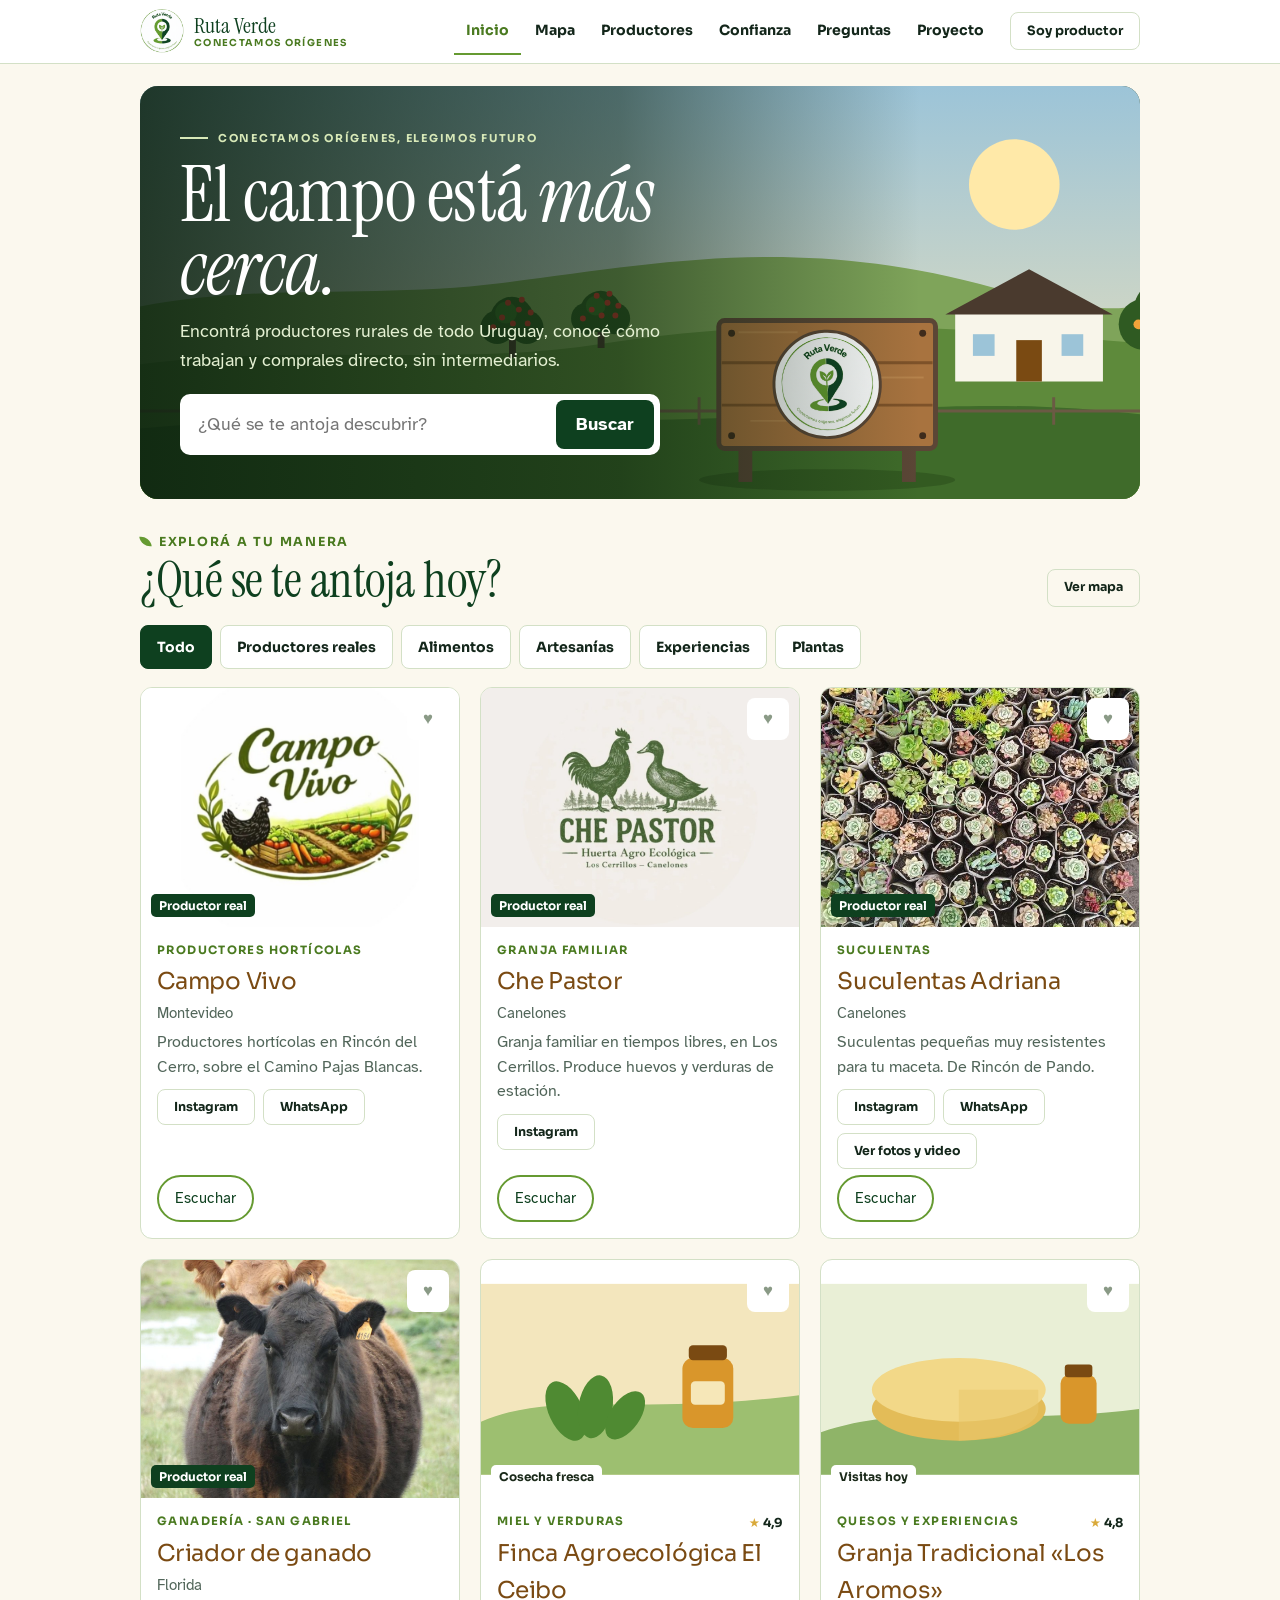
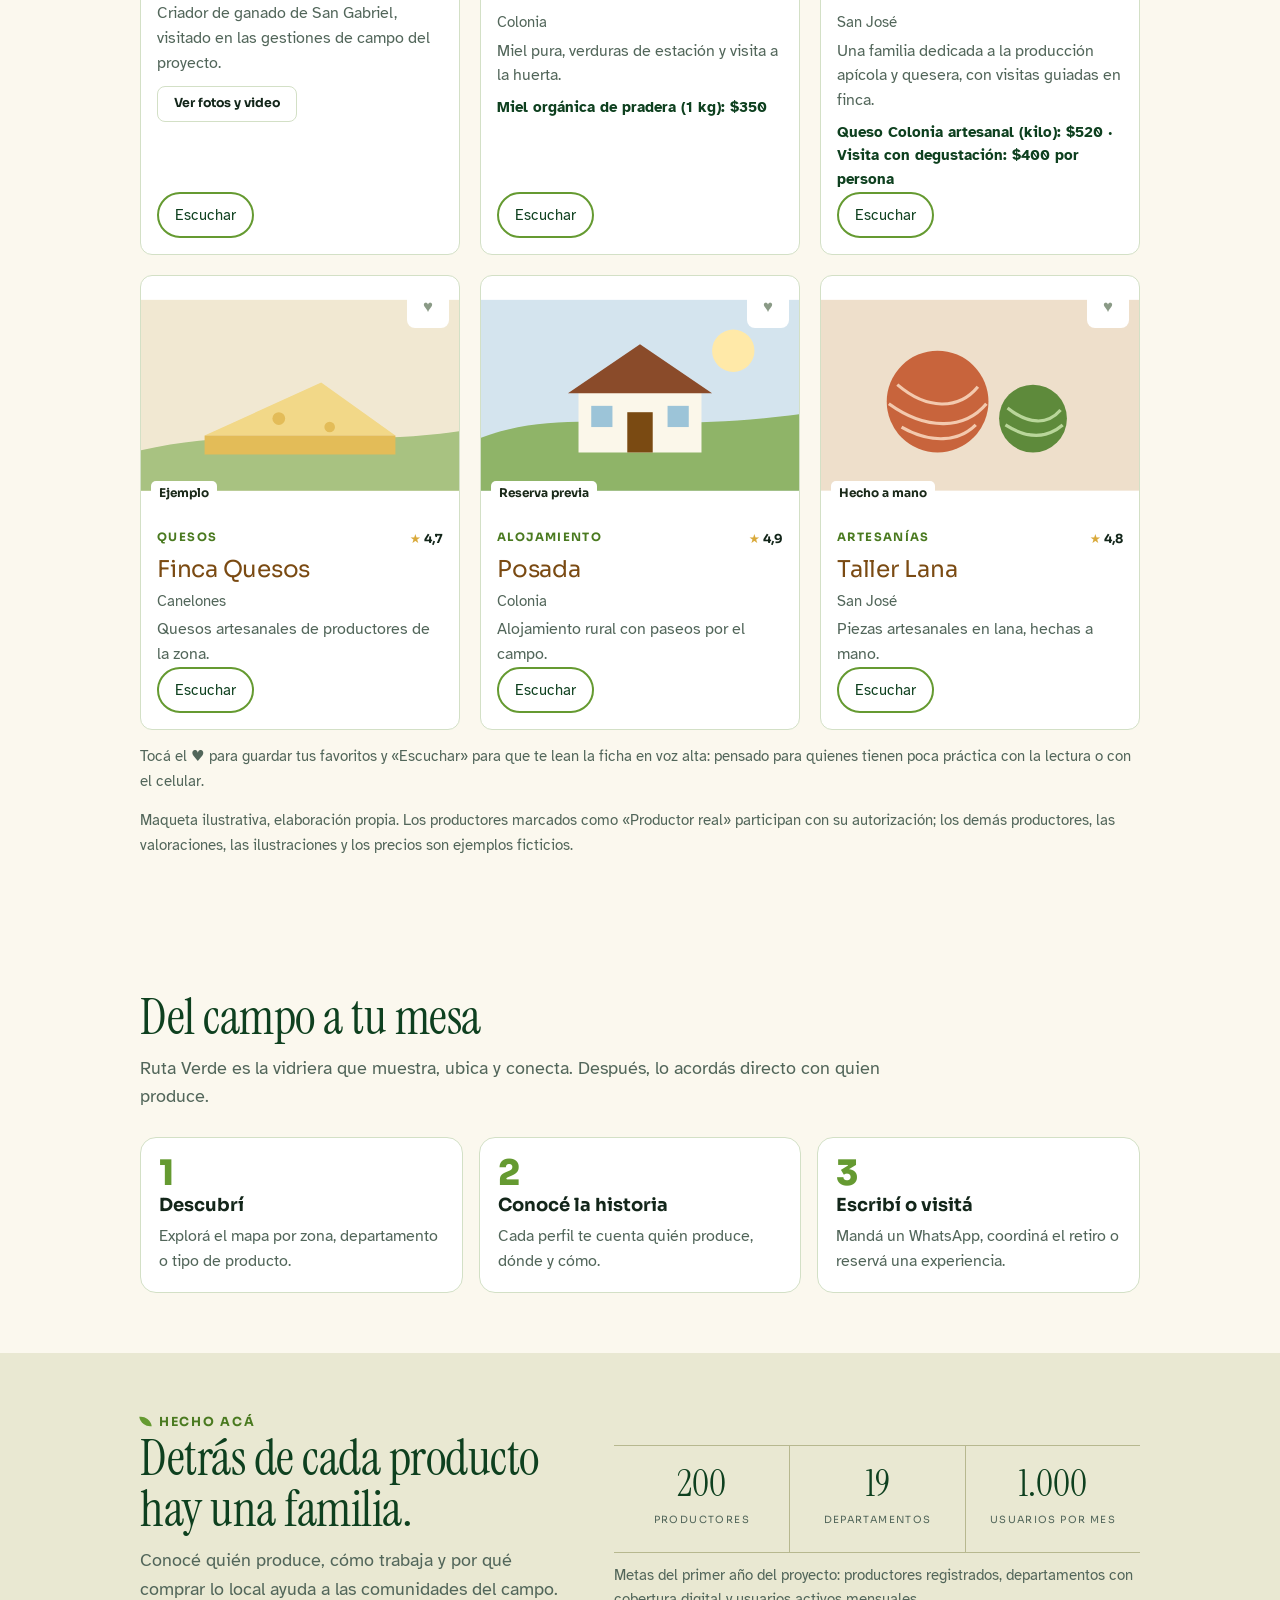
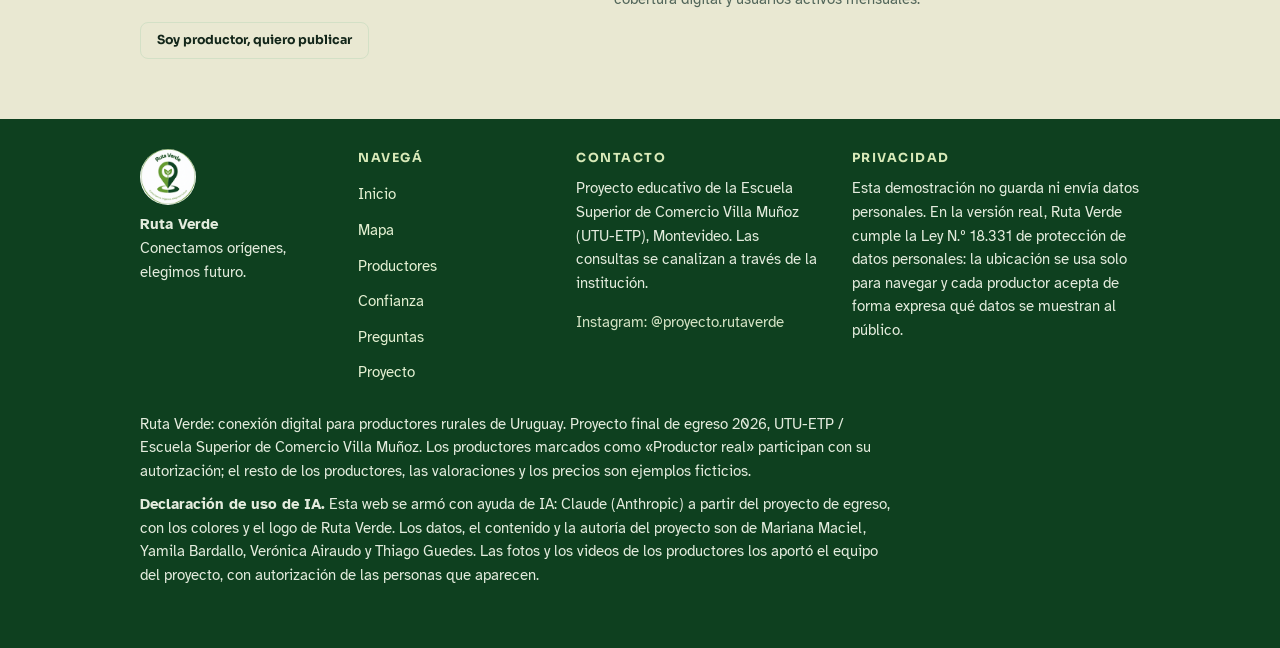
==== index.html @ 7ce37753 "Add files via upload" ====
<!doctype html>
<html lang="es">
<head>
<meta charset="utf-8">
<meta name="viewport" content="width=device-width, initial-scale=1, viewport-fit=cover">
<meta name="description" content="Ruta Verde: app y sitio web para encontrar productores rurales de Uruguay, conocer su origen y contactarlos directo. Proyecto final de egreso 2026.">
<meta name="theme-color" content="#0E401F">
<meta property="og:title" content="Ruta Verde · Conectamos orígenes, elegimos futuro">
<meta property="og:description" content="Ruta Verde: app y sitio web para encontrar productores rurales de Uruguay, conocer su origen y contactarlos directo. Proyecto final de egreso 2026.">
<meta property="og:type" content="website">
<link rel="icon" href="data:image/svg+xml,%3Csvg xmlns='http://www.w3.org/2000/svg' viewBox='0 0 100 100'%3E%3Ctext y='.9em' font-size='90'%3E%F0%9F%8C%B1%3C/text%3E%3C/svg%3E">
<title>Ruta Verde · Conectamos orígenes, elegimos futuro</title>
<link rel="preconnect" href="https://fonts.googleapis.com">
<link href="https://fonts.googleapis.com/css2?family=Instrument+Serif:ital@0;1&family=Sora:wght@500;700;800&family=Atkinson+Hyperlegible:wght@400;700&display=swap" rel="stylesheet">
<link rel="stylesheet" href="assets/style.css">
<link rel="canonical" href="https://rutaverde.uy/">
<meta property="og:site_name" content="Ruta Verde">
<meta property="og:locale" content="es_UY">
<meta property="og:url" content="https://rutaverde.uy/">
<meta property="og:image" content="https://rutaverde.uy/assets/og.jpg">
<meta property="og:image:width" content="1200">
<meta property="og:image:height" content="630">
<meta property="og:image:alt" content="Ruta Verde: el campo está más cerca">
<meta name="twitter:card" content="summary_large_image">
<link rel="apple-touch-icon" href="assets/apple-touch-icon.png">
</head>
<body>
<script>document.documentElement.className="js"</script>
<a class="skip" href="#contenido">Saltar al contenido</a>
<header class="sitehd"><div class="wrap in">
  <a class="brand" href="./"><span class="lg" role="img" aria-label="Logo de Ruta Verde"></span><span class="bt"><b>Ruta Verde</b><small>Conectamos orígenes</small></span></a>
  <nav class="mn" id="menu" aria-label="Principal"><a href="./" class="on" aria-current="page">Inicio</a><a href="mapa/">Mapa <span id="gcount"></span></a><a href="productores/">Productores</a><a href="confianza/">Confianza</a><a href="preguntas/">Preguntas</a><a href="proyecto/">Proyecto</a><a class="cta-m" href="productores/#registro">Soy productor</a></nav>
  <a class="btn out" href="productores/#registro">Soy productor</a>
  <button class="burger" type="button" aria-expanded="false" aria-controls="menu"><svg width="18" height="18" viewBox="0 0 24 24" fill="none" stroke="currentColor" stroke-width="2.4" stroke-linecap="round" aria-hidden="true"><path d="M4 7h16M4 12h16M4 17h16"/></svg>Menú</button>
</div></header>
<section class="hero2" id="inicio"><div class="box">
  <svg class="bgart" viewBox="0 0 1200 420" preserveAspectRatio="xMidYMid slice" aria-hidden="true"><defs><linearGradient id="sk" x1="0" y1="0" x2="0" y2="1"><stop offset="0" stop-color="#9CC4D8"/><stop offset="1" stop-color="#F3E3B8"/></linearGradient><clipPath id="lc"><circle cx="790" cy="303" r="48"/></clipPath></defs><rect width="1200" height="420" fill="url(#sk)"/><circle class="sun" cx="980" cy="100" r="46" fill="#FFE9A8"/><path d="M0 250 C160 190 300 220 460 200 S760 150 960 205 1120 190 1200 175 V420 H0Z" fill="#7FA45A"/><path d="M0 300 C200 250 380 290 560 262 S900 240 1200 270 V420 H0Z" fill="#5E8A3B"/><rect x="467" y="242" width="7" height="34" fill="#4A3A2E"/><g fill="#2F5A22"><circle cx="470" cy="236" r="22"/><circle cx="455" cy="245" r="17"/><circle cx="485" cy="245" r="17"/></g><g fill="#3E7A2C" opacity=".7"><circle cx="464" cy="230" r="11"/></g><g fill="#C8372D"><circle cx="460" cy="235" r="3"/><circle cx="477" cy="227" r="3"/><circle cx="486" cy="241" r="3"/><circle cx="451" cy="245" r="3"/><circle cx="471" cy="241" r="3"/><circle cx="480" cy="217" r="3"/><circle cx="466" cy="220" r="3"/><circle cx="489" cy="230" r="3"/></g><rect x="557" y="234" width="7" height="32" fill="#4A3A2E"/><g fill="#2F5A22"><circle cx="560" cy="229" r="21"/><circle cx="546" cy="236" r="16"/><circle cx="574" cy="236" r="16"/></g><g fill="#3E7A2C" opacity=".7"><circle cx="555" cy="223" r="10"/></g><g fill="#C8372D"><circle cx="551" cy="227" r="3"/><circle cx="567" cy="220" r="3"/><circle cx="575" cy="233" r="3"/><circle cx="542" cy="236" r="3"/><circle cx="561" cy="233" r="3"/><circle cx="569" cy="211" r="3"/><circle cx="556" cy="213" r="3"/><circle cx="578" cy="223" r="3"/></g><path d="M0 360 C240 320 480 350 720 335 S1020 320 1200 345 V420 H0Z" fill="#3F6B2A"/><g transform="translate(920 190)"><rect x="0" y="40" width="150" height="70" fill="#F8F5EA"/><path d="M-10 42 L75 -4 L160 42Z" fill="#4A3A2E"/><rect x="62" y="68" width="26" height="42" fill="#7A4A12"/><rect x="18" y="62" width="22" height="22" fill="#9CC4D8"/><rect x="108" y="62" width="22" height="22" fill="#9CC4D8"/></g><rect x="1130" y="238" width="11" height="52" fill="#4A3A2E"/><g fill="#2F5A22"><circle cx="1135" cy="229" r="34"/><circle cx="1112" cy="242" r="26"/><circle cx="1158" cy="242" r="26"/></g><g fill="#3E7A2C" opacity=".7"><circle cx="1126" cy="220" r="17"/></g><g fill="#F2A33A"><circle cx="1119" cy="227" r="5"/><circle cx="1146" cy="215" r="5"/><circle cx="1160" cy="236" r="5"/><circle cx="1106" cy="242" r="5"/><circle cx="1137" cy="236" r="5"/><circle cx="1151" cy="199" r="5"/><circle cx="1129" cy="204" r="5"/><circle cx="1164" cy="220" r="5"/></g><g stroke="#6B5A44" stroke-width="3"><path d="M0 330 H1200"/><path d="M60 316 V344 M180 316 V344 M300 316 V344 M420 316 V344 M540 316 V344 M660 316 V344 M780 316 V344 M900 316 V344 M1020 316 V344 M1140 316 V344"/></g><g class="signlogo"><ellipse cx="790" cy="400" rx="130" ry="11" fill="#1E3A12" opacity=".35"/><rect x="700" y="340" width="14" height="62" fill="#5B4636"/><rect x="866" y="340" width="14" height="62" fill="#5B4636"/><rect x="680" y="238" width="220" height="130" rx="6" fill="#A8733F" stroke="#5B4636" stroke-width="5"/><path d="M683 281 H897 M683 324 H897" stroke="#7E5229" stroke-width="3"/><path d="M700 250 L760 250 M820 296 L888 296 M712 340 L770 340" stroke="#BC8A52" stroke-width="2" opacity=".7"/><g fill="#3E2B1C"><circle cx="693" cy="251" r="3.5"/><circle cx="887" cy="251" r="3.5"/><circle cx="693" cy="355" r="3.5"/><circle cx="887" cy="355" r="3.5"/></g><g transform="rotate(-3 790 303)"><circle cx="790" cy="303" r="54" fill="#fff" stroke="#5B4636" stroke-width="3"/><image href="assets/logo.png" x="742" y="255" width="96" height="96" preserveAspectRatio="xMidYMid slice" clip-path="url(#lc)"/></g></g></svg>
  <div class="shade"></div>
  <div class="in">
    <div class="tg">Conectamos orígenes, elegimos futuro</div>
    <h1>El campo está <em>más cerca.</em></h1>
    <p>Encontrá productores rurales de todo Uruguay, conocé cómo trabajan y comprales directo, sin intermediarios.</p>
    <div class="search"><input type="search" id="q" placeholder="¿Qué se te antoja descubrir?" aria-label="Buscar productor, producto o lugar"><a class="btn" href="#explorar">Buscar</a></div>
  </div>
</div></section>
<main id="contenido">
<section id="explorar"><div class="wrap">
  <div class="sec-h"><div><div class="eb">Explorá a tu manera</div><h2>¿Qué se te antoja hoy?</h2></div><a class="btn sm" href="mapa/">Ver mapa</a></div>
  <div class="chips" id="chips" role="group" aria-label="Categorías">
    <button class="chip" type="button" data-c="todo" aria-pressed="true">Todo</button>
    <button class="chip" type="button" data-c="real" aria-pressed="false">Productores reales</button>
    <button class="chip" type="button" data-c="alimentos" aria-pressed="false">Alimentos</button>
    <button class="chip" type="button" data-c="artesanias" aria-pressed="false">Artesanías</button>
    <button class="chip" type="button" data-c="experiencias" aria-pressed="false">Experiencias</button>
    <button class="chip" type="button" data-c="plantas" aria-pressed="false">Plantas</button>
  </div>
  <div class="cards" id="list">
<article class="card prod pc" data-c="real alimentos" data-id="campovivo"><div class="aw"><img class="art" src="assets/img/campo-vivo-logo.jpg" alt="Logo de Campo Vivo" loading="lazy" width="500" height="300" style="object-fit:contain;background:#fff"><span class="badge real">Productor real</span><button class="heart" type="button" aria-pressed="false" aria-label="Guardar Campo Vivo">♥</button></div><div class="bd"><span class="tag">Productores hortícolas</span><h3>Campo Vivo</h3><div class="m">Montevideo</div><p>Productores hortícolas en Rincón del Cerro, sobre el Camino Pajas Blancas.</p><div class="mini"><a class="btn sm" href="https://www.instagram.com/campovivo_71/" target="_blank" rel="noopener" aria-label="Instagram de Campo Vivo (se abre en otra pestaña)">Instagram</a><a class="btn sm" href="https://wa.me/59891456068?text=Hola%2C%20te%20encontr%C3%A9%20en%20Ruta%20Verde." target="_blank" rel="noopener" aria-label="WhatsApp de Campo Vivo (se abre en otra pestaña)">WhatsApp</a></div><button class="speak" type="button" aria-pressed="false">Escuchar</button></div></article>
<article class="card prod pc" data-c="real alimentos" data-id="chepastor"><div class="aw"><img class="art" src="assets/img/che-pastor-logo.jpg" alt="Logo de Che Pastor, huerta agroecológica" loading="lazy" width="500" height="300" style="object-fit:contain;background:#F2EEEB"><span class="badge real">Productor real</span><button class="heart" type="button" aria-pressed="false" aria-label="Guardar Che Pastor">♥</button></div><div class="bd"><span class="tag">Granja familiar</span><h3>Che Pastor</h3><div class="m">Canelones</div><p>Granja familiar en tiempos libres, en Los Cerrillos. Produce huevos y verduras de estación.</p><div class="mini"><a class="btn sm" href="https://www.instagram.com/chepartor.uy/" target="_blank" rel="noopener" aria-label="Instagram de Che Pastor (se abre en otra pestaña)">Instagram</a></div><button class="speak" type="button" aria-pressed="false">Escuchar</button></div></article>
<article class="card prod pc" data-c="real plantas" data-id="suculentas"><div class="aw"><img class="art" src="assets/img/suculentas-adriana-plantines.jpg" alt="Plantines de suculentas de Suculentas Adriana" loading="lazy" width="500" height="300"><span class="badge real">Productor real</span><button class="heart" type="button" aria-pressed="false" aria-label="Guardar Suculentas Adriana">♥</button></div><div class="bd"><span class="tag">Suculentas</span><h3>Suculentas Adriana</h3><div class="m">Canelones</div><p>Suculentas pequeñas muy resistentes para tu maceta. De Rincón de Pando.</p><div class="mini"><a class="btn sm" href="https://www.instagram.com/adriana.falero.146/" target="_blank" rel="noopener" aria-label="Instagram de Suculentas Adriana (se abre en otra pestaña)">Instagram</a><a class="btn sm" href="https://wa.me/59899061190?text=Hola%2C%20te%20encontr%C3%A9%20en%20Ruta%20Verde." target="_blank" rel="noopener" aria-label="WhatsApp de Suculentas Adriana (se abre en otra pestaña)">WhatsApp</a></div><button class="speak" type="button" aria-pressed="false">Escuchar</button></div></article>
<article class="card prod pc" data-c="real alimentos" data-id="criador"><div class="aw"><img class="art" src="assets/img/campo-vivo-vaca.jpg" alt="Vaca en el campo de un criador de ganado de San Gabriel, Florida" loading="lazy" width="500" height="300"><span class="badge real">Productor real</span><button class="heart" type="button" aria-pressed="false" aria-label="Guardar Criador de ganado">♥</button></div><div class="bd"><span class="tag">Ganadería · San Gabriel</span><h3>Criador de ganado</h3><div class="m">Florida</div><p>Criador de ganado de San Gabriel, visitado en las gestiones de campo del proyecto.</p><div class="mini"></div><button class="speak" type="button" aria-pressed="false">Escuchar</button></div></article>
<article class="card prod pc" data-c="alimentos" data-id="ceibo"><div class="aw"><svg class="art" viewBox="0 0 300 180" aria-hidden="true"><rect width="300" height="180" fill="#F3E6BD"/><path d="M0 130 C70 100 140 125 300 105 V180 H0Z" fill="#9DBF70"/><rect x="190" y="70" width="48" height="66" rx="10" fill="#D9962B"/><rect x="196" y="58" width="36" height="14" rx="4" fill="#7A4A12"/><rect x="198" y="92" width="32" height="22" rx="4" fill="#F6E7B8"/><g fill="#4F8A32"><ellipse cx="80" cy="120" rx="16" ry="30" transform="rotate(-25 80 120)"/><ellipse cx="108" cy="116" rx="16" ry="30" transform="rotate(10 108 116)"/><ellipse cx="136" cy="124" rx="14" ry="26" transform="rotate(35 136 124)"/></g></svg><span class="badge">Cosecha fresca</span><button class="heart" type="button" aria-pressed="false" aria-label="Guardar Finca Agroecológica El Ceibo">♥</button></div><div class="bd"><span class="rt"><i>★</i> 4,9</span><span class="tag">Miel y verduras</span><h3>Finca Agroecológica El Ceibo</h3><div class="m">Colonia</div><p>Miel pura, verduras de estación y visita a la huerta.</p><div class="pr">Miel orgánica de pradera (1 kg): $350</div><button class="speak" type="button" aria-pressed="false">Escuchar</button></div></article>
<article class="card prod pc" data-c="alimentos experiencias" data-id="aromos"><div class="aw"><svg class="art" viewBox="0 0 300 180" aria-hidden="true"><rect width="300" height="180" fill="#E9EFD6"/><path d="M0 140 C90 110 170 135 300 118 V180 H0Z" fill="#8FB468"/><ellipse cx="130" cy="118" rx="82" ry="30" fill="#E3BC58"/><ellipse cx="130" cy="100" rx="82" ry="30" fill="#F2D888"/><path d="M130 100 L205 100 L205 118 A82 30 0 0 1 130 148Z" fill="#E9C96C" opacity=".55"/><rect x="226" y="86" width="34" height="46" rx="8" fill="#D9962B"/><rect x="230" y="76" width="26" height="12" rx="3" fill="#7A4A12"/></svg><span class="badge">Visitas hoy</span><button class="heart" type="button" aria-pressed="false" aria-label="Guardar Granja Tradicional «Los Aromos»">♥</button></div><div class="bd"><span class="rt"><i>★</i> 4,8</span><span class="tag">Quesos y experiencias</span><h3>Granja Tradicional «Los Aromos»</h3><div class="m">San José</div><p>Una familia dedicada a la producción apícola y quesera, con visitas guiadas en finca.</p><div class="pr">Queso Colonia artesanal (kilo): $520 · Visita con degustación: $400 por persona</div><button class="speak" type="button" aria-pressed="false">Escuchar</button></div></article>
<article class="card prod pc" data-c="alimentos" data-id="quesos"><div class="aw"><svg class="art" viewBox="0 0 300 180" aria-hidden="true"><rect width="300" height="180" fill="#F1E8D2"/><path d="M0 142 C100 118 190 140 300 124 V180 H0Z" fill="#A8C281"/><path d="M60 128 L170 78 L240 128Z" fill="#F2D888"/><path d="M60 128 L240 128 L240 146 L60 146Z" fill="#E3BC58"/><circle cx="130" cy="112" r="6" fill="#E3BC58"/><circle cx="178" cy="120" r="5" fill="#E3BC58"/></svg><span class="badge">Ejemplo</span><button class="heart" type="button" aria-pressed="false" aria-label="Guardar Finca Quesos">♥</button></div><div class="bd"><span class="rt"><i>★</i> 4,7</span><span class="tag">Quesos</span><h3>Finca Quesos</h3><div class="m">Canelones</div><p>Quesos artesanales de productores de la zona.</p><button class="speak" type="button" aria-pressed="false">Escuchar</button></div></article>
<article class="card prod pc" data-c="experiencias" data-id="posada"><div class="aw"><svg class="art" viewBox="0 0 300 180" aria-hidden="true"><rect width="300" height="180" fill="#D4E4EE"/><circle cx="238" cy="48" r="20" fill="#FFE9A8"/><path d="M0 130 C80 100 150 128 300 108 V180 H0Z" fill="#8FB468"/><rect x="92" y="84" width="116" height="60" fill="#FBF7EA"/><path d="M82 88 L150 42 L218 88Z" fill="#8A4B2A"/><rect x="138" y="106" width="24" height="38" fill="#7A4A12"/><rect x="104" y="100" width="20" height="20" fill="#9CC4D8"/><rect x="176" y="100" width="20" height="20" fill="#9CC4D8"/></svg><span class="badge">Reserva previa</span><button class="heart" type="button" aria-pressed="false" aria-label="Guardar Posada">♥</button></div><div class="bd"><span class="rt"><i>★</i> 4,9</span><span class="tag">Alojamiento</span><h3>Posada</h3><div class="m">Colonia</div><p>Alojamiento rural con paseos por el campo.</p><button class="speak" type="button" aria-pressed="false">Escuchar</button></div></article>
<article class="card prod pc" data-c="artesanias" data-id="lana"><div class="aw"><svg class="art" viewBox="0 0 300 180" aria-hidden="true"><rect width="300" height="180" fill="#EEDFCB"/><circle cx="110" cy="96" r="48" fill="#C8643C"/><g fill="none" stroke="#F3C9AE" stroke-width="3"><path d="M72 80 C100 104 130 104 148 82"/><path d="M64 98 C100 124 136 122 156 98"/><path d="M76 120 C104 136 130 134 146 118"/></g><circle cx="200" cy="112" r="32" fill="#5E8A3B"/><g fill="none" stroke="#B9D69A" stroke-width="3"><path d="M176 102 C196 118 214 118 226 104"/><path d="M174 118 C196 132 214 130 228 118"/></g></svg><span class="badge">Hecho a mano</span><button class="heart" type="button" aria-pressed="false" aria-label="Guardar Taller Lana">♥</button></div><div class="bd"><span class="rt"><i>★</i> 4,8</span><span class="tag">Artesanías</span><h3>Taller Lana</h3><div class="m">San José</div><p>Piezas artesanales en lana, hechas a mano.</p><button class="speak" type="button" aria-pressed="false">Escuchar</button></div></article>
  </div>
  <p class="demo">Tocá el ♥ para guardar tus favoritos y «Escuchar» para que te lean la ficha en voz alta: pensado para quienes tienen poca práctica con la lectura o con el celular.</p>
  <p class="demo">Maqueta ilustrativa, elaboración propia. Los productores marcados como «Productor real» participan con su autorización; los demás productores, las valoraciones, las ilustraciones y los precios son ejemplos ficticios.</p>
</div></section>
<section id="como"><div class="wrap">
  <h2>Del campo a tu mesa</h2>
  <p class="sub">Ruta Verde es la vidriera que muestra, ubica y conecta. Después, lo acordás directo con quien produce.</p>
  <div class="cards">
    <div class="card step"><div class="num">1</div><b>Descubrí</b><p>Explorá el mapa por zona, departamento o tipo de producto.</p></div>
    <div class="card step"><div class="num">2</div><b>Conocé la historia</b><p>Cada perfil te cuenta quién produce, dónde y cómo.</p></div>
    <div class="card step"><div class="num">3</div><b>Escribí o visitá</b><p>Mandá un WhatsApp, coordiná el retiro o reservá una experiencia.</p></div>
  </div>
</div></section>
<section class="hecho" id="hecho"><div class="wrap two2">
  <div><div class="eb">Hecho acá</div><h2>Detrás de cada producto hay una familia.</h2><p class="sub" style="margin-bottom:18px">Conocé quién produce, cómo trabaja y por qué comprar lo local ayuda a las comunidades del campo.</p><a class="btn sm" href="productores/#registro">Soy productor, quiero publicar</a></div>
  <div><div class="st"><div><b>200</b><span>Productores</span></div><div><b>19</b><span>Departamentos</span></div><div><b>1.000</b><span>Usuarios por mes</span></div></div>
  <p class="demo" style="margin-top:10px">Metas del primer año del proyecto: productores registrados, departamentos con cobertura digital y usuarios activos mensuales.</p></div>
</div></section>
</main>
<footer id="contacto"><div class="wrap">
  <div class="fgrid">
    <div><span class="lg flogo" role="img" aria-label="Logo de Ruta Verde"></span><p><b>Ruta Verde</b><br>Conectamos orígenes, elegimos futuro.</p></div>
    <div><h4>Navegá</h4><a href="./">Inicio</a><a href="mapa/">Mapa</a><a href="productores/">Productores</a><a href="confianza/">Confianza</a><a href="preguntas/">Preguntas</a><a href="proyecto/">Proyecto</a></div>
    <div><h4>Contacto</h4><p>Proyecto educativo de la Escuela Superior de Comercio Villa Muñoz (UTU-ETP), Montevideo. Las consultas se canalizan a través de la institución.</p><p><a href="https://www.instagram.com/proyecto.rutaverde/" target="_blank" rel="noopener">Instagram: @proyecto.rutaverde</a></p></div>
    <div id="privacidad"><h4>Privacidad</h4><p>Esta demostración no guarda ni envía datos personales. En la versión real, Ruta Verde cumple la Ley N.º 18.331 de protección de datos personales: la ubicación se usa solo para navegar y cada productor acepta de forma expresa qué datos se muestran al público.</p></div>
  </div>
  <p>Ruta Verde: conexión digital para productores rurales de Uruguay. Proyecto final de egreso 2026, UTU-ETP / Escuela Superior de Comercio Villa Muñoz. Los productores marcados como «Productor real» participan con su autorización; el resto de los productores, las valoraciones y los precios son ejemplos ficticios.</p>
  <p><b>Declaración de uso de IA.</b> Esta web se armó con ayuda de IA: Claude (Anthropic) a partir del proyecto de egreso, con los colores y el logo de Ruta Verde. Los datos, el contenido y la autoría del proyecto son de Mariana Maciel, Yamila Bardallo, Verónica Airaudo y Thiago Guedes. Las fotos y los videos de los productores los aportó el equipo del proyecto, con autorización de las personas que aparecen.</p>
</div></footer>
<script src="assets/app.js"></script>
</body>
</html>
---- assets/style.css ----
:root{
  box-sizing:border-box;
  padding-top:env(safe-area-inset-top,0px);
  padding-bottom:env(safe-area-inset-bottom,0px);
  /* colores tomados del logo */
  --leaf:#659A31;--forest:#0E401F;--leaf-l:#E7F1D8;--leaf-ll:#F3F8EC;
  --bg:#F6F9F1;--surface:#FFFFFF;--ink:#13261A;--muted:#52665A;--line:#D3E0C6;--on-dark:#F4F9EC;--sun:#D9A93A;
  --logo:url([data-uri]);
  --head:"Sora","Trebuchet MS",system-ui,sans-serif;
  --body:"Atkinson Hyperlegible","Segoe UI",system-ui,sans-serif;
}
@media (prefers-color-scheme:dark){
  :root:not([data-theme="light"]){
    --leaf:#8FC656;--forest:#9BD5A0;--leaf-l:#1C2D17;--leaf-ll:#16241A;
    --bg:#0D1710;--surface:#15231A;--ink:#E5F0E4;--muted:#9DB4A2;--line:#27402B;--sun:#E5B94F;
  }
}
:root[data-theme="dark"]{
  --leaf:#8FC656;--forest:#9BD5A0;--leaf-l:#1C2D17;--leaf-ll:#16241A;
  --bg:#0D1710;--surface:#15231A;--ink:#E5F0E4;--muted:#9DB4A2;--line:#27402B;--sun:#E5B94F;
}
*,*::before,*::after{box-sizing:inherit}
html{scroll-padding-top:calc(env(safe-area-inset-top,0px) + 70px)}
body{margin:0;background:var(--bg);color:var(--ink);font-family:var(--body);font-size:18px;line-height:1.6}
:focus-visible{outline:3px solid var(--sun);outline-offset:3px}
.wrap{max-width:1040px;margin:0 auto;padding:0 20px}
header.top{position:sticky;top:env(safe-area-inset-top,0px);z-index:20;background:var(--surface);border-bottom:1px solid var(--line)}
header.top .wrap{display:flex;gap:6px;align-items:center;padding-top:8px;padding-bottom:8px;overflow-x:auto}
.brand{display:flex;align-items:center;gap:10px;text-decoration:none;color:var(--forest);font-family:var(--head);font-weight:800;margin-right:10px;white-space:nowrap}
.lg{background:var(--logo) center/cover no-repeat;border-radius:50%;display:block;flex:none}
.brand .lg{width:44px;height:44px}
.flogo{width:56px;height:56px;margin-bottom:10px}
header.top a.l{color:var(--ink);text-decoration:none;font-size:.93rem;padding:7px 12px;border-radius:999px;white-space:nowrap}
header.top a.l:hover{background:var(--leaf-l)}
.btn{display:inline-block;font:inherit;font-weight:700;text-decoration:none;border:0;cursor:pointer;padding:12px 24px;border-radius:12px;background:var(--leaf);color:#0A2410;white-space:nowrap}
.btn.dark{background:var(--forest);color:var(--on-dark)}
:root[data-theme="dark"] .btn.dark,:root:not([data-theme="light"]) .btn.dark{}
header.top .btn{margin-left:auto;padding:9px 18px}
.hero{background:linear-gradient(160deg,var(--leaf-ll),var(--leaf-l));border-bottom:1px solid var(--line);padding:56px 0 48px}
.hero .grid{display:grid;grid-template-columns:1.2fr 1fr;gap:34px;align-items:center}
.eyebrow{font-weight:700;color:var(--leaf);letter-spacing:.08em;text-transform:uppercase;font-size:.85rem}
.hero h1{font-family:var(--head);font-weight:800;font-size:clamp(2.4rem,7.5vw,4.4rem);line-height:1;letter-spacing:-.03em;margin:8px 0 14px;color:var(--forest)}
.hero h1 em{font-style:normal;color:var(--leaf)}
.hero p.s{font-size:1.18rem;color:var(--muted);max-width:42ch;margin:0 0 20px}
.hero .logo{width:100%;max-width:300px;aspect-ratio:1/1;justify-self:center;box-shadow:0 10px 40px rgba(14,64,31,.18)}
.search{display:flex;gap:8px;max-width:520px}
.search input{flex:1;min-width:0;font:inherit;border:2px solid var(--line);background:var(--surface);color:var(--ink);border-radius:12px;padding:12px 14px}
section{padding:60px 0}
section.alt{background:var(--surface);border-block:1px solid var(--line)}
h2{font-family:var(--head);font-weight:800;font-size:clamp(1.7rem,5vw,2.5rem);line-height:1.08;letter-spacing:-.02em;margin:0 0 10px;color:var(--forest)}
.sub{color:var(--muted);max-width:62ch;margin:0 0 26px}
.chips{display:flex;flex-wrap:wrap;gap:8px;margin-bottom:18px}
.chip{font:inherit;font-size:.95rem;border:2px solid var(--leaf);background:var(--surface);color:var(--ink);padding:6px 16px;border-radius:999px;cursor:pointer}
.chip[aria-pressed="true"]{background:var(--forest);border-color:var(--forest);color:var(--on-dark)}
.cards{display:grid;grid-template-columns:repeat(auto-fit,minmax(230px,1fr));gap:16px}
.card{background:var(--surface);border:1px solid var(--line);border-radius:16px;padding:18px}
section.alt .card{background:var(--bg)}
.prod .tag{display:inline-block;font-size:.78rem;font-weight:700;color:var(--forest);background:var(--leaf-l);border-radius:6px;padding:1px 9px;margin-bottom:8px}
.prod h3{font-family:var(--head);margin:0 0 2px;font-size:1.1rem}
.prod .m{color:var(--muted);font-size:.92rem}
.prod .pr{margin-top:8px;font-weight:700;color:var(--forest)}
.num{font-family:var(--head);font-weight:800;font-size:2.2rem;color:var(--leaf);line-height:1}
.step b,.card h3{font-family:var(--head)}
.step p,.card p{margin:4px 0 0;color:var(--muted);font-size:.97rem}
.demo{font-size:.88rem;color:var(--muted);margin-top:14px}
.two{display:grid;grid-template-columns:1fr 1fr;gap:18px}
.seal{border-left:6px solid var(--leaf)}
.seal.v{border-left-color:var(--forest)}
.seal ul{margin:8px 0 0;padding-left:20px}.seal li{margin:5px 0}
.bars{display:grid;gap:12px;margin-top:16px}
.bar .t{display:flex;justify-content:space-between;gap:10px;font-size:.95rem;margin-bottom:3px}
.bar .t b{color:var(--forest);font-family:var(--head)}
.track{height:12px;background:var(--line);border-radius:6px;overflow:hidden}
.fill{height:100%;background:var(--leaf);border-radius:6px}
.wrapx{overflow-x:auto}
table.plans{width:100%;border-collapse:collapse;background:var(--surface);border:1px solid var(--line);min-width:560px}
.plans th,.plans td{padding:12px 14px;border-bottom:1px solid var(--line);text-align:left;vertical-align:top}
.plans thead th{font-family:var(--head)}
.plans thead th.hi{background:var(--forest);color:var(--on-dark)}
.plans .price{font-family:var(--head);font-weight:800;font-size:1.5rem;display:block}
.plans .price small{font-size:.85rem;font-weight:400}
.plans tbody th{font-weight:700;color:var(--muted);width:24%}
.stats{display:grid;grid-template-columns:repeat(auto-fit,minmax(200px,1fr));gap:14px}
details{background:var(--surface);border:1px solid var(--line);border-radius:14px;margin:0 0 10px;padding:0 18px}
section.alt details{background:var(--bg)}
summary{cursor:pointer;font-family:var(--head);font-weight:700;padding:15px 0;list-style:none;color:var(--forest);display:flex;justify-content:space-between;gap:12px}
summary::-webkit-details-marker{display:none}
summary::after{content:"+";font-size:1.4rem;line-height:1;color:var(--leaf)}
details[open] summary::after{content:"–"}
details p{margin:0 0 16px;color:var(--ink)}
.team{display:grid;grid-template-columns:repeat(auto-fit,minmax(220px,1fr));gap:14px}
.person b{font-family:var(--head);display:block;color:var(--forest)}
.person span{color:var(--muted);font-size:.95rem}
footer{background:var(--forest);color:var(--on-dark);padding:30px 0 50px;font-size:.92rem}
:root:not([data-theme="light"]) footer{}
footer p{margin:0 0 10px;opacity:.93;max-width:75ch}
@media (max-width:760px){.hero .grid,.two{grid-template-columns:1fr}.hero .logo{max-width:210px;order:-1}}
@media (prefers-reduced-motion:no-preference){html{scroll-behavior:smooth}}

/* ---- funciones interactivas ---- */
:root{--warnbg:#FBE9D2;--warnink:#7A3F08}
@media (prefers-color-scheme:dark){:root:not([data-theme="light"]){--warnbg:#3A2A12;--warnink:#F3C98A}}
:root[data-theme="dark"]{--warnbg:#3A2A12;--warnink:#F3C98A}
.speak{display:none;margin-top:10px;font:inherit;font-size:.88rem;border:2px solid var(--leaf);background:transparent;color:var(--forest);border-radius:999px;padding:4px 14px;cursor:pointer}
.js .speak{display:inline-block}
.speak[aria-pressed="true"]{background:var(--leaf);color:#0A2410}
.panel{background:var(--surface);border:1px solid var(--line);border-radius:18px;padding:22px}
section.alt .panel{background:var(--bg)}
.panel h3{font-family:var(--head);color:var(--forest);margin:0 0 6px}
.status{display:inline-block;font-weight:700;border-radius:999px;padding:3px 14px;background:var(--leaf-l);color:var(--forest);margin-bottom:10px}
.status.off{background:var(--warnbg);color:var(--warnink)}
.switch{display:flex;gap:10px;align-items:center;font-weight:700;margin:6px 0 14px}
.switch input{width:22px;height:22px;accent-color:var(--leaf)}
.form{display:grid;grid-template-columns:repeat(auto-fit,minmax(150px,1fr));gap:10px;align-items:end;margin-bottom:12px}
label.f{display:grid;gap:4px;font-size:.9rem;font-weight:700}
label.f input,label.f select{font:inherit;font-weight:400;border:2px solid var(--line);background:var(--bg);color:var(--ink);border-radius:10px;padding:9px 11px;width:100%}
section.alt label.f input,section.alt label.f select{background:var(--surface)}
.items{list-style:none;margin:0;padding:0;display:grid;gap:8px}
.items li{display:flex;justify-content:space-between;gap:10px;align-items:center;border:1px solid var(--line);border-radius:12px;padding:10px 14px;background:var(--bg)}
section.alt .items li{background:var(--surface)}
.pill{font-size:.8rem;font-weight:700;border-radius:999px;padding:2px 12px;white-space:nowrap}
.pill.p{background:var(--warnbg);color:var(--warnink)}
.pill.s{background:var(--leaf-l);color:var(--forest)}
.pill.g{background:var(--leaf);color:#0A2410}
.res{margin-top:14px;border-radius:14px;padding:16px 18px;border:2px solid var(--line);background:var(--bg)}
section.alt .res{background:var(--surface)}
.res.ok{border-color:var(--forest)}
.res.pr{border-color:var(--leaf)}
.res.no{border-color:#C0472F}
.res b.big{font-family:var(--head);font-size:1.25rem;color:var(--forest);display:block}
.mini{display:flex;flex-wrap:wrap;gap:8px;margin:10px 0 0}
.mini button{font:inherit;font-size:.88rem;border:2px solid var(--leaf);background:transparent;color:var(--forest);border-radius:999px;padding:4px 12px;cursor:pointer}
.tiles{display:grid;grid-template-columns:repeat(5,1fr);grid-template-rows:repeat(7,1fr);gap:6px;max-width:440px;width:100%}
.tile{aspect-ratio:1/1;font:inherit;font-size:.66rem;font-weight:700;line-height:1.1;border:2px solid transparent;border-radius:10px;padding:2px;cursor:pointer;display:grid;place-items:center;text-align:center;word-break:break-word}
.tile.f1{background:var(--forest);color:var(--on-dark)}
.tile.f2{background:var(--leaf);color:#0A2410}
.tile.f3{background:var(--leaf-l);color:var(--ink);border-color:var(--leaf)}
.tile[aria-pressed="true"]{outline:3px solid var(--sun);outline-offset:2px}
.legend{display:flex;flex-wrap:wrap;gap:12px;margin:0 0 14px;font-size:.92rem}
.legend i{display:inline-block;width:14px;height:14px;border-radius:4px;vertical-align:-2px;margin-right:6px}
.mapwrap{display:grid;grid-template-columns:minmax(0,1.1fr) minmax(0,1fr);gap:24px;align-items:start}
.js-only{display:none}.js .js-only{display:block}
.nojs-note{font-size:.9rem;color:var(--muted)}.js .nojs-note{display:none}
@media (max-width:760px){.mapwrap{grid-template-columns:1fr}}

/* ---- estilo editorial (inspirado en la maqueta de Lovable) ---- */
:root{--serif:"Instrument Serif","Georgia",serif;--cream:#FBF8EE;--olive:#E9E8D2}
:root{--bg:#FBF8EE;--leaf-ll:#F4F2E4}
@media (prefers-color-scheme:dark){:root:not([data-theme="light"]){--cream:#12190F;--olive:#1B2616;--bg:#12190F}}
:root[data-theme="dark"]{--cream:#12190F;--olive:#1B2616;--bg:#12190F}
html{scroll-padding-top:calc(env(safe-area-inset-top,0px) + 112px)}
body h1,body h2,body h3{font-family:var(--serif);font-weight:400;letter-spacing:-.01em}
body h2{font-size:clamp(2rem,6vw,3.1rem);line-height:1.04}
.eb{font-family:var(--head);font-size:.72rem;font-weight:700;letter-spacing:.14em;text-transform:uppercase;color:var(--leaf)}
header.top .hd{display:grid;grid-template-columns:1fr auto 1fr;align-items:center;gap:10px;padding-top:8px;padding-bottom:8px;overflow:visible}
.brand{gap:10px}
.brand .bt{display:grid;line-height:1.05}
.brand .bt b{font-family:var(--serif);font-weight:400;font-size:1.35rem;color:var(--forest)}
.brand .bt small{font-family:var(--head);font-size:.55rem;letter-spacing:.14em;text-transform:uppercase;color:var(--leaf);font-weight:700}
.mn{display:flex;gap:6px;justify-content:center}
.mn a{font-family:var(--head);font-size:.8rem;font-weight:700;color:var(--ink);text-decoration:none;padding:6px 12px;border-bottom:2px solid transparent}
.mn a:hover,.mn a.on{color:var(--leaf);border-color:var(--leaf)}
.btn.out{background:transparent;border:1.5px solid var(--line);color:var(--ink);font-family:var(--head);font-size:.8rem;justify-self:end;padding:8px 16px;border-radius:8px}
.sub2{border-top:1px solid var(--line);background:var(--bg)}
.sub2 .wrap{display:flex;gap:2px;overflow-x:auto;padding-top:2px;padding-bottom:2px}
.sub2 a{font-size:.82rem;color:var(--muted);text-decoration:none;padding:6px 11px;border-radius:999px;white-space:nowrap}
.sub2 a:hover{background:var(--leaf-l);color:var(--forest)}
header.top .wrap{display:block;padding-top:0;padding-bottom:0}
header.top .hd{display:grid}
.hero2{margin:22px auto 0;max-width:1040px;padding:0 20px}
.hero2 .box{position:relative;border-radius:18px;overflow:hidden;min-height:340px;display:flex;align-items:center;background:#27421F}
.hero2 svg.bgart{position:absolute;inset:0;width:100%;height:100%}
.hero2 .shade{position:absolute;inset:0;background:linear-gradient(90deg,rgba(10,32,14,.86) 0%,rgba(10,32,14,.55) 48%,rgba(10,32,14,0) 78%)}
.hero2 .in{position:relative;padding:44px 40px;max-width:560px;color:#fff}
.hero2 .tg{display:flex;align-items:center;gap:10px;font-family:var(--head);font-size:.68rem;letter-spacing:.16em;font-weight:700;text-transform:uppercase;color:#D8E9B8}
.hero2 .tg::before{content:"";width:28px;height:2px;background:#D8E9B8}
.hero2 h1{font-size:clamp(2.8rem,9vw,4.8rem);line-height:.95;margin:12px 0 12px;color:#fff}
.hero2 h1 em{font-style:italic}
.hero2 p{margin:0 0 20px;color:#E4F0D2;max-width:40ch}
.hero2 .search{background:#fff;border-radius:10px;padding:6px;max-width:480px}
.hero2 .search input{border:0;background:transparent;color:#1B2A1A;padding:10px 12px}
.hero2 .search input:focus-visible{outline:none}
.hero2 .search .btn{background:var(--forest);color:#fff;padding:10px 20px;border-radius:8px}
.sec-h{display:flex;justify-content:space-between;align-items:end;gap:14px;flex-wrap:wrap;margin-bottom:18px}
.sec-h h2{margin:2px 0 0}
.chips .chip{border-radius:8px;border:1.5px solid var(--line);background:var(--surface);font-family:var(--head);font-size:.78rem;font-weight:700;padding:8px 14px}
.chips .chip[aria-pressed="true"]{background:var(--forest);border-color:var(--forest);color:#fff}
.btn.sm{padding:8px 16px;border-radius:8px;font-family:var(--head);font-size:.78rem;background:transparent;border:1.5px solid var(--line);color:var(--ink)}
.pc{position:relative;padding:0;overflow:hidden;border-radius:12px;display:flex;flex-direction:column}
.pc .art{display:block;width:100%;aspect-ratio:4/3}
.pc .bd{padding:14px 16px 16px;display:flex;flex-direction:column;flex:1}
.pc .aw{position:relative}
.pc .badge{position:absolute;left:10px;bottom:10px;background:#fff;color:#1B2A1A;font-size:.68rem;font-family:var(--head);font-weight:700;border-radius:5px;padding:2px 8px}
.pc .heart{position:absolute;right:10px;top:10px;width:34px;height:34px;border-radius:8px;border:0;background:#fff;color:#8A9A86;cursor:pointer;font-size:1.05rem;display:grid;place-items:center}
.pc .heart[aria-pressed="true"]{color:var(--forest)}
.pc .tag{background:none;padding:0;margin:0 0 4px;font-family:var(--head);font-size:.62rem;letter-spacing:.12em;text-transform:uppercase;color:var(--leaf);border-radius:0}
.pc h3{font-size:1.45rem;margin:0 0 2px;color:#7A4A12}
.pc .rt{position:absolute;right:16px;margin-top:2px;font-family:var(--head);font-size:.78rem;font-weight:700}
.pc .rt i{color:#D9A93A;font-style:normal}
.pc .pr{font-size:.92rem}
.pc .speak{align-self:flex-start;margin-top:auto}
.empty{border:2px dashed var(--line);border-radius:14px;padding:26px;text-align:center;color:var(--muted)}
.hecho{background:var(--olive);padding:60px 0}
.hecho .two2{display:grid;grid-template-columns:1fr 1.2fr;gap:36px;align-items:center}
.hecho .st{display:grid;grid-template-columns:repeat(3,1fr);border-top:1px solid #B7B88F;border-bottom:1px solid #B7B88F}
.hecho .st div{padding:20px 12px;text-align:center;border-left:1px solid #B7B88F}
.hecho .st div:first-child{border-left:0}
.hecho .st b{font-family:var(--serif);font-weight:400;font-size:2.3rem;display:block;color:var(--forest);line-height:1}
.hecho .st span{font-family:var(--head);font-size:.62rem;letter-spacing:.14em;text-transform:uppercase;color:var(--muted)}
:root:not([data-theme="light"]) .hecho .st,:root[data-theme="dark"] .hecho .st{}
.mapa{display:grid;grid-template-columns:minmax(0,.8fr) minmax(0,1.3fr);gap:22px;align-items:start}
.ml{display:grid;gap:10px}
.mi{display:grid;grid-template-columns:64px 1fr;gap:12px;text-align:left;font:inherit;color:inherit;background:var(--surface);border:1.5px solid var(--line);border-radius:10px;padding:8px;cursor:pointer;align-items:center}
.mi[aria-pressed="true"]{border-color:var(--forest);background:var(--leaf-l)}
.mi svg{width:64px;height:48px;border-radius:8px;display:block}
.mi b{font-family:var(--serif);font-weight:400;font-size:1.15rem;display:block;color:#7A4A12}
.mi small{color:var(--muted)}
.pmapbox{position:relative;background:var(--olive);border:1px solid var(--line);border-radius:14px;padding:18px}
.ptiles{display:grid;grid-template-columns:repeat(5,1fr);grid-template-rows:repeat(7,1fr);gap:5px;max-width:420px;margin:0 auto}
.pt{aspect-ratio:1/1;border-radius:9px;background:rgba(101,154,49,.18);border:0;position:relative;font:inherit;font-size:.6rem;color:var(--muted);display:grid;place-items:end center;padding:2px;line-height:1.05;text-align:center}
.pt.has{background:#C8D7A6;cursor:pointer;color:var(--forest);font-weight:700}
.pt .pin{position:absolute;top:18%;left:50%;transform:translateX(-50%);width:22px;height:22px;border-radius:50%;background:var(--forest);color:#fff;display:grid;place-items:center;font-size:.7rem}
.pt.sel .pin{background:#D9A93A;color:#1B2A1A;transform:translateX(-50%) scale(1.25)}
.pop{margin-top:14px;background:var(--surface);border:1px solid var(--line);border-radius:10px;padding:12px 14px;display:flex;gap:12px;align-items:center}
.pop svg{width:64px;height:48px;border-radius:8px;flex:none}
.pop b{font-family:var(--serif);font-weight:400;font-size:1.2rem;color:#7A4A12;display:block}
@media (max-width:760px){
  header.top .hd{grid-template-columns:auto 1fr auto}
  .brand .bt small{display:none}
  .hero2 .in{padding:30px 22px}
  .hecho .two2,.mapa{grid-template-columns:1fr}
}

/* ---- ajustes de contraste (modo oscuro) ---- */
:root{--brown:#7A4A12}
@media (prefers-color-scheme:dark){:root:not([data-theme="light"]){--brown:#E6B67A}}
:root[data-theme="dark"]{--brown:#E6B67A}
.pc h3,.mi b,.pop b{color:var(--brown)}
.pt.has{color:#0E401F}
.pt .pin{background:#0E401F;color:#fff}
.pt.sel .pin{background:#D9A93A;color:#1B2A1A}
.hero2 .search .btn{background:#0E401F;color:#fff}

.faqg{font-family:var(--serif);font-weight:400;font-size:1.6rem;color:var(--forest);margin:28px 0 12px}
.js #faqtog{display:inline-block !important}

/* ---- vida y color (verdes del logo) ---- */
.btn:not(.out):not(.sm):not(.line){background:linear-gradient(135deg,#7BB13F,#659A31);box-shadow:0 4px 14px rgba(101,154,49,.35);transition:transform .15s ease,box-shadow .15s ease}
.btn:not(.out):not(.sm):not(.line):hover{transform:translateY(-2px);box-shadow:0 8px 20px rgba(101,154,49,.45)}
.btn.dark{background:linear-gradient(135deg,#17612F,#0E401F) !important;color:#fff;box-shadow:0 4px 14px rgba(14,64,31,.3)}
.hero2 .search .btn{background:linear-gradient(135deg,#17612F,#0E401F) !important}
.eb::before{content:"";display:inline-block;width:11px;height:11px;margin-right:8px;background:var(--leaf);border-radius:0 100% 0 100%;transform:rotate(-8deg);vertical-align:-1px}
section.alt{background:linear-gradient(180deg,var(--surface) 0%,var(--leaf-ll) 100%)}
.card{transition:transform .2s ease,box-shadow .2s ease,border-color .2s ease}
.card:hover{transform:translateY(-4px);box-shadow:0 14px 28px rgba(14,64,31,.12);border-color:var(--leaf)}
.pc:hover .art{transform:scale(1.04)}
.pc .art{transition:transform .5s ease}
.pc .aw{overflow:hidden}
.num{background:linear-gradient(135deg,#659A31,#0E401F);-webkit-background-clip:text;background-clip:text;color:transparent}
.hecho{background:linear-gradient(135deg,var(--olive) 0%,#DCE6BE 100%)}
:root[data-theme="dark"] .hecho,:root:not([data-theme="light"]) .hecho{}
.heart{transition:transform .15s ease}
.heart:active{transform:scale(.85)}
.heart[aria-pressed="true"]{animation:pop .35s ease}
details{transition:border-color .2s ease,box-shadow .2s ease}
details[open]{border-color:var(--leaf);box-shadow:0 4px 14px rgba(101,154,49,.12)}
details:hover{border-color:var(--leaf)}
.faqg{position:relative;padding-left:14px}
.faqg::before{content:"";position:absolute;left:0;top:.35em;bottom:.35em;width:4px;border-radius:3px;background:linear-gradient(180deg,#659A31,#0E401F)}
.chip{transition:transform .15s ease,background .15s ease}
.chip:hover{transform:translateY(-2px)}
@keyframes pop{0%{transform:scale(1)}50%{transform:scale(1.35)}100%{transform:scale(1)}}
@keyframes bob{0%,100%{transform:translateY(0)}50%{transform:translateY(-10px)}}
@keyframes rise{from{opacity:0;transform:translateY(16px)}to{opacity:1;transform:none}}
@media (prefers-reduced-motion:no-preference){
  .hero2 .sun{animation:bob 7s ease-in-out infinite;transform-box:fill-box;transform-origin:center}
  .hero2 .in{animation:rise .7s ease both}
  .js .rv{opacity:0;transform:translateY(18px);transition:opacity .6s ease,transform .6s ease}
  .js .rv.in{opacity:1;transform:none}
}
@media (prefers-reduced-motion:reduce){.card:hover,.btn:hover,.chip:hover{transform:none}}

/* ---- encabezado adaptable y enlace activo ---- */
header.top .wrap{overflow:visible}
.sub2 .wrap{scrollbar-width:none;-ms-overflow-style:none}
.sub2 .wrap::-webkit-scrollbar{display:none}
.sub2 a.on{background:var(--leaf-l);color:var(--forest);font-weight:700}
.mn a.on{color:var(--leaf);border-color:var(--leaf)}
@media (max-width:700px){
  header.top .hd{grid-template-columns:1fr auto;grid-template-areas:"brand btn" "nav nav";row-gap:2px}
  header.top .hd .brand{grid-area:brand;min-width:0}
  header.top .hd .btn.out{grid-area:btn}
  header.top .hd .mn{grid-area:nav;justify-content:space-around;border-top:1px solid var(--line);padding-top:2px}
  .brand .bt b{font-size:1.2rem}
}

/* ---- versión sobria: sin degradés ni efectos de más ---- */
.btn:not(.out):not(.sm):not(.line){background:var(--leaf);box-shadow:none;transition:none}
.btn:not(.out):not(.sm):not(.line):hover{transform:none;box-shadow:none;filter:brightness(.94)}
.btn.dark{background:var(--forest) !important;box-shadow:none;color:var(--on-dark)}
.hero2 .search .btn{background:#0E401F !important;color:#fff}
.card{transition:border-color .2s ease}
.card:hover{transform:none;box-shadow:none;border-color:var(--leaf)}
.pc:hover .art{transform:none}
.num{background:none;-webkit-background-clip:border-box;background-clip:border-box;color:var(--leaf)}
.hecho{background:var(--olive)}
section.alt{background:var(--surface)}
.faqg::before{background:var(--leaf)}
.chip:hover{transform:none}
.heart[aria-pressed="true"]{animation:none}
details[open]{box-shadow:none}
@media (prefers-reduced-motion:no-preference){.hero2 .sun{animation:none}.hero2 .in{animation:none}}

/* ---- el detalle del departamento siempre a la vista ---- */
@keyframes fl{from{background:var(--leaf-l)}to{background:var(--surface)}}
.panel.flash,.pop.flash{animation:fl .7s ease}
@media (prefers-reduced-motion:reduce){.panel.flash,.pop.flash{animation:none}}
@media (max-width:760px){
  .mapwrap .panel{position:sticky;bottom:10px;z-index:6;box-shadow:0 8px 24px rgba(0,0,0,.22);max-height:44vh;overflow:auto;padding:16px}
  .mapwrap .panel h3{font-size:1.3rem}
  .pop{position:sticky;bottom:10px;z-index:6;box-shadow:0 8px 24px rgba(0,0,0,.22)}
}

/* ---- accesibilidad y mejoras ---- */
.skip{position:absolute;left:-999px;top:8px;background:#0E401F;color:#fff;padding:10px 16px;border-radius:8px;z-index:100;font-weight:700}
.skip:focus{left:10px}
:root{--leaf-t:#4A7A20}
@media (prefers-color-scheme:dark){:root:not([data-theme="light"]){--leaf-t:#9BD27A}}
:root[data-theme="dark"]{--leaf-t:#9BD27A}
.eb,.brand .bt small,.pc .tag{color:var(--leaf-t)}
.mn a:hover,.mn a.on{color:var(--leaf-t)}
.eb{font-size:.78rem}
.brand .bt small{font-size:.6rem}
.pc .tag{font-size:.72rem}
.pc .badge{font-size:.75rem}
.mn a{font-size:.88rem;padding:11px 12px}
.sub2 a{font-size:.9rem;padding:11px 13px}
.tile{font-size:.74rem}
.pt{font-size:.7rem}
.legend{font-size:1rem}
.demo{font-size:.95rem}
.pc .heart{width:42px;height:42px}
.speak{padding:9px 16px;font-size:.95rem}
.chips .chip{padding:10px 16px;font-size:.88rem}
.mini button{padding:8px 14px;font-size:.95rem}
.burger{display:none}
footer{background:#0E401F !important;color:#F4F9EC}
.fgrid{display:grid;grid-template-columns:1fr 1fr 1.3fr 1.5fr;gap:26px;margin-bottom:22px}
footer h4{font-family:var(--head);font-size:.78rem;letter-spacing:.12em;text-transform:uppercase;color:#D8E9B8;margin:0 0 8px}
footer a{color:#E4F0D2;display:block;padding:6px 0;text-decoration:none}
footer a:hover{text-decoration:underline}
footer .flogo{margin-bottom:8px}
@media (max-width:900px){.fgrid{grid-template-columns:1fr 1fr}}
@media (max-width:700px){
  .js .burger{display:inline-flex;align-items:center;gap:6px;font-family:var(--head);font-size:.88rem;font-weight:700;border:1.5px solid var(--line);background:transparent;color:var(--ink);border-radius:8px;padding:9px 12px;cursor:pointer}
  .js header.top:not(.open) .sub2{display:none}
  .sub2 .wrap{flex-direction:column;overflow:visible;padding:6px 20px 12px}
  .sub2 a{padding:13px 14px;border-radius:10px;font-size:1rem}
  header.top .hd .mn{justify-content:space-between}
  .tile{font-size:.68rem}
  .fgrid{grid-template-columns:1fr}
}

/* ---- sitio de varias páginas ---- */
html{scroll-padding-top:90px}
@media (max-width:760px){
  .hero2 .box{flex-direction:column;align-items:stretch;min-height:0}
  .hero2 .in{order:1;max-width:none;padding:30px 22px 24px}
  .hero2 svg.bgart{position:static;order:2;display:block;width:100%;height:210px}
  .hero2 .shade{display:none}
}
.sitehd{position:sticky;top:env(safe-area-inset-top,0px);z-index:30;background:var(--surface);border-bottom:1px solid var(--line)}
.sitehd .in{display:flex;align-items:center;gap:14px;padding-top:8px;padding-bottom:8px;position:relative}
.sitehd .mn{display:flex;gap:2px;margin-left:auto;justify-content:flex-end}
.sitehd .btn.out{margin:0;display:inline-block}
.sitehd .cta-m{display:none}
.sitehd .burger{display:none}
.pg-h{padding:36px 0 0}
.pg-h h1{font-size:clamp(2.3rem,7vw,3.8rem);line-height:1;margin:6px 0 8px;color:var(--forest)}
.pg-h p{color:var(--muted);max-width:60ch;margin:0}
main section:first-child{padding-top:34px}
@media (max-width:900px){
  .sitehd .btn.out{display:none}
  .js .sitehd .burger{display:inline-flex;margin-left:auto;align-items:center;gap:6px;font-family:var(--head);font-size:.88rem;font-weight:700;border:1.5px solid var(--line);background:transparent;color:var(--ink);border-radius:8px;padding:10px 14px;cursor:pointer}
  .js .sitehd:not(.open) .mn{display:none}
  .js .sitehd .mn{position:absolute;left:0;right:0;top:100%;flex-direction:column;align-items:stretch;background:var(--surface);border-bottom:1px solid var(--line);padding:4px 20px 16px;margin:0;box-shadow:0 12px 24px rgba(0,0,0,.12)}
  .sitehd .mn a{padding:15px 8px;font-size:1.02rem;border-bottom:1px solid var(--line)}
  .sitehd .cta-m{display:block;margin-top:12px;text-align:center;background:var(--forest);color:#fff;border-radius:10px;border:0}
  html:not(.js) .sitehd .in{flex-wrap:wrap}
  html:not(.js) .sitehd .mn{margin-left:0;flex-wrap:wrap;justify-content:flex-start}
}

/* ---- productores reales: fotos, galería y visita ---- */
.pc img.art{object-fit:cover;background:var(--olive,#eee)}
.mi img,.pop img{width:64px;height:48px;border-radius:8px;display:block;object-fit:cover;flex:none}
.pc .badge.real{background:#0E401F;color:#fff}
.pc .bd .mini{margin:10px 0 6px}
.mini a.btn.sm,.mini button.btn.sm{text-decoration:none;display:inline-flex;align-items:center;min-height:36px;cursor:pointer}
.pop .mini{margin:8px 0 0}
.galdlg{width:min(920px,94vw);max-height:90vh;overflow:auto;border:0;border-radius:14px;padding:0;background:var(--surface,#fff);color:var(--ink,#222)}
.galdlg::backdrop{background:rgba(10,30,15,.6)}
.galdlg .gh{display:flex;justify-content:space-between;align-items:center;gap:12px;padding:14px 18px;border-bottom:1px solid var(--line,#ddd);position:sticky;top:0;background:var(--surface,#fff);z-index:2}
.galdlg .gh h3{margin:0}
.galdlg .gg{display:grid;grid-template-columns:repeat(auto-fit,minmax(240px,1fr));gap:12px;padding:16px 18px}
.galdlg figure{margin:0}
.galdlg figure img{width:100%;aspect-ratio:4/3;object-fit:cover;border-radius:10px;display:block}
.galdlg figcaption{font-size:.85rem;color:var(--muted,#666);margin-top:6px}
.galdlg video{display:block;width:calc(100% - 36px);max-width:360px;margin:6px 18px 18px;border-radius:10px;background:#000}
.visita{display:grid;grid-template-columns:repeat(auto-fit,minmax(260px,1fr));gap:14px;margin-top:16px}
.visita figure{margin:0}
.visita img,.visita video{width:100%;aspect-ratio:4/3;object-fit:cover;border-radius:12px;display:block;background:#000}
.visita figure.wide{grid-column:1/-1}
.visita figure.wide img{aspect-ratio:16/10}
.visita figcaption{font-size:.88rem;color:var(--muted,#666);margin-top:6px}

/* ---- ajustes de ancho en celulares y alto de imágenes ---- */
.ptiles,.tiles{grid-template-columns:repeat(5,minmax(0,1fr))}
.pt{font-size:clamp(.5rem,2.4vw,.7rem);overflow-wrap:anywhere;word-break:break-word}
.tile{font-size:clamp(.5rem,2.4vw,.74rem);overflow-wrap:anywhere}
.mapa>*,.hecho .two2>*{min-width:0}
.visita img,.visita video,.pc img.art{height:auto}
.visita figure.wide img{height:auto}
.st{grid-template-columns:repeat(3,minmax(0,1fr))}
.st>div{min-width:0;overflow-wrap:anywhere}
.pop{flex-wrap:wrap}
.pop .mini{flex-wrap:wrap}
.mini a.btn.sm,.mini button.btn.sm{font-family:var(--head);font-weight:700;line-height:1.2}
.pc .rt+.tag{display:block;padding-right:3.4rem}
.galdlg .gv{display:flex;flex-wrap:wrap;gap:12px;padding:0 18px 18px}
.galdlg .gv video{flex:1 1 200px;max-width:280px;width:auto;margin:0}

/* Ajuste visual: fichas y fotos de productores con más presencia */
#explorar .cards,#guardados .cards{grid-template-columns:repeat(auto-fit,minmax(min(100%,280px),1fr));gap:20px}
#explorar .pc .art,#guardados .pc .art{aspect-ratio:4/3}
.galdlg .gg{grid-template-columns:repeat(auto-fit,minmax(min(100%,300px),1fr));gap:16px}
.galdlg figure img{aspect-ratio:3/2}
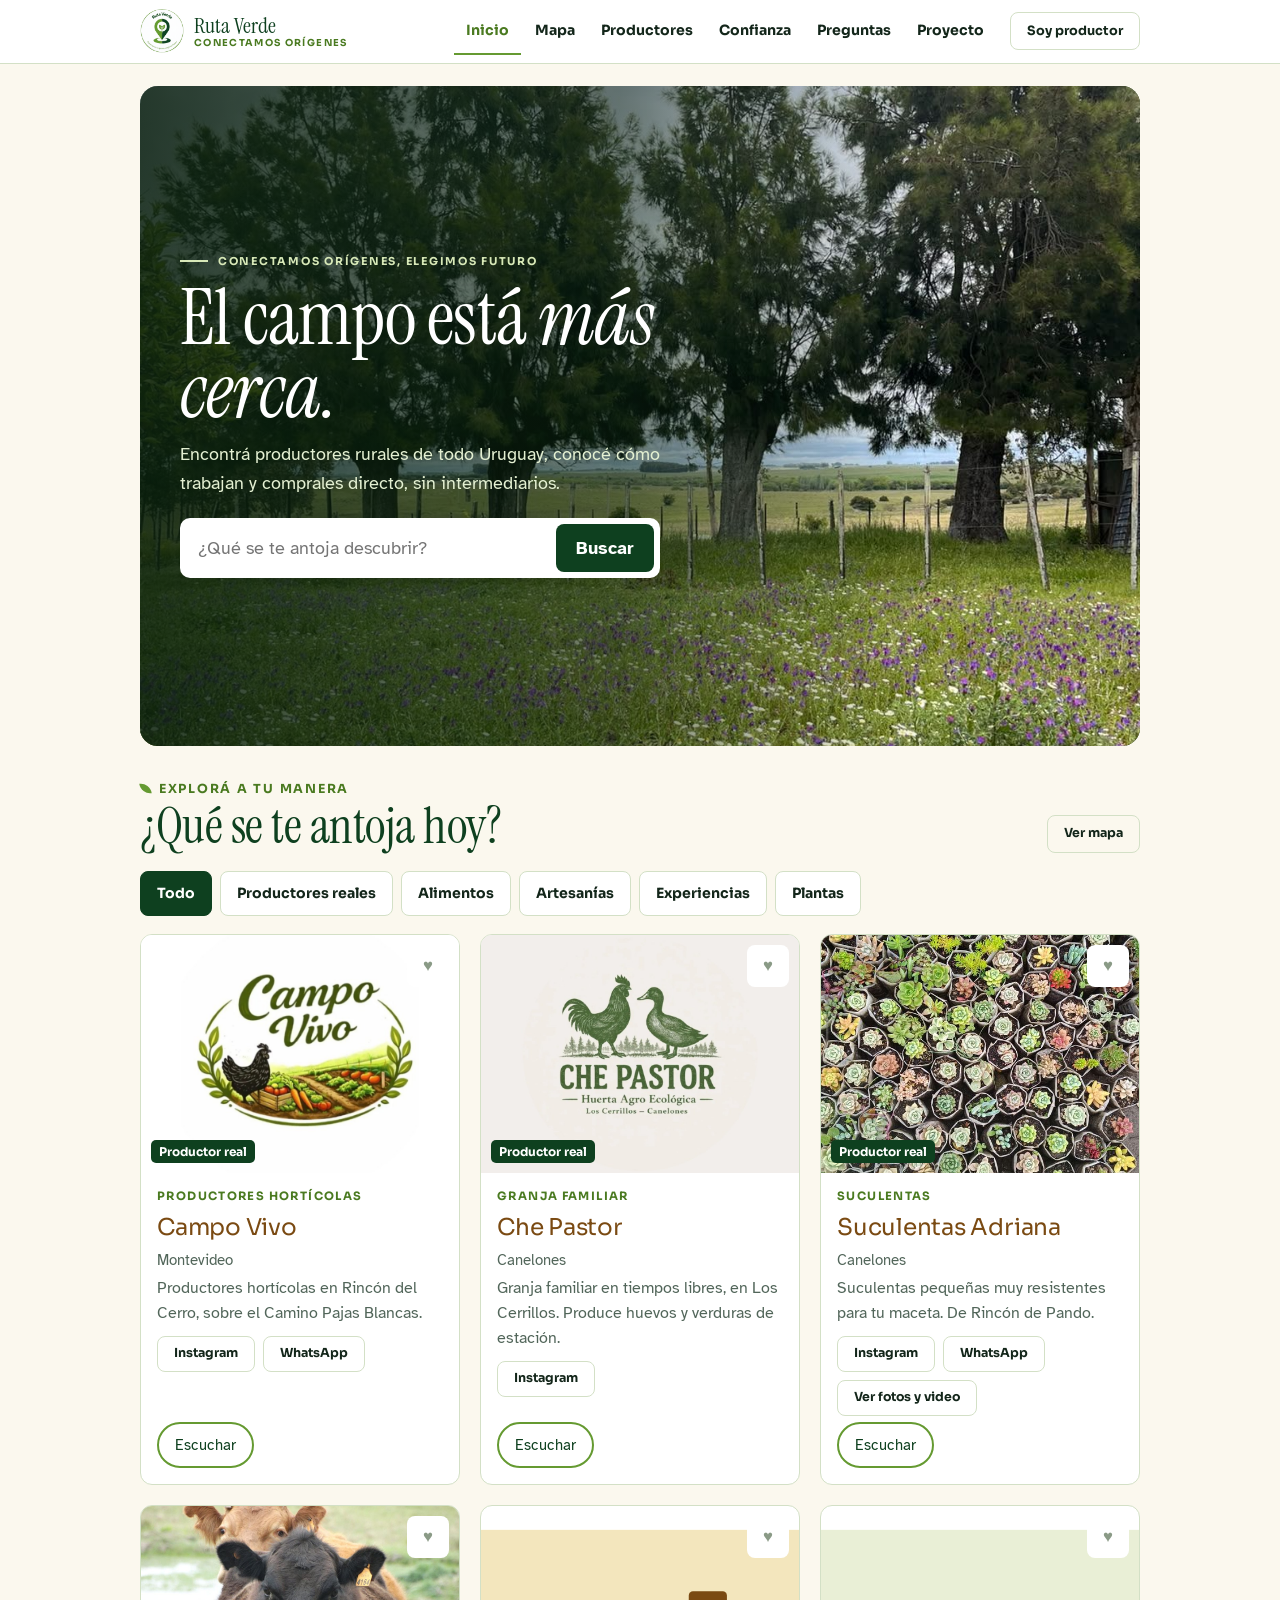
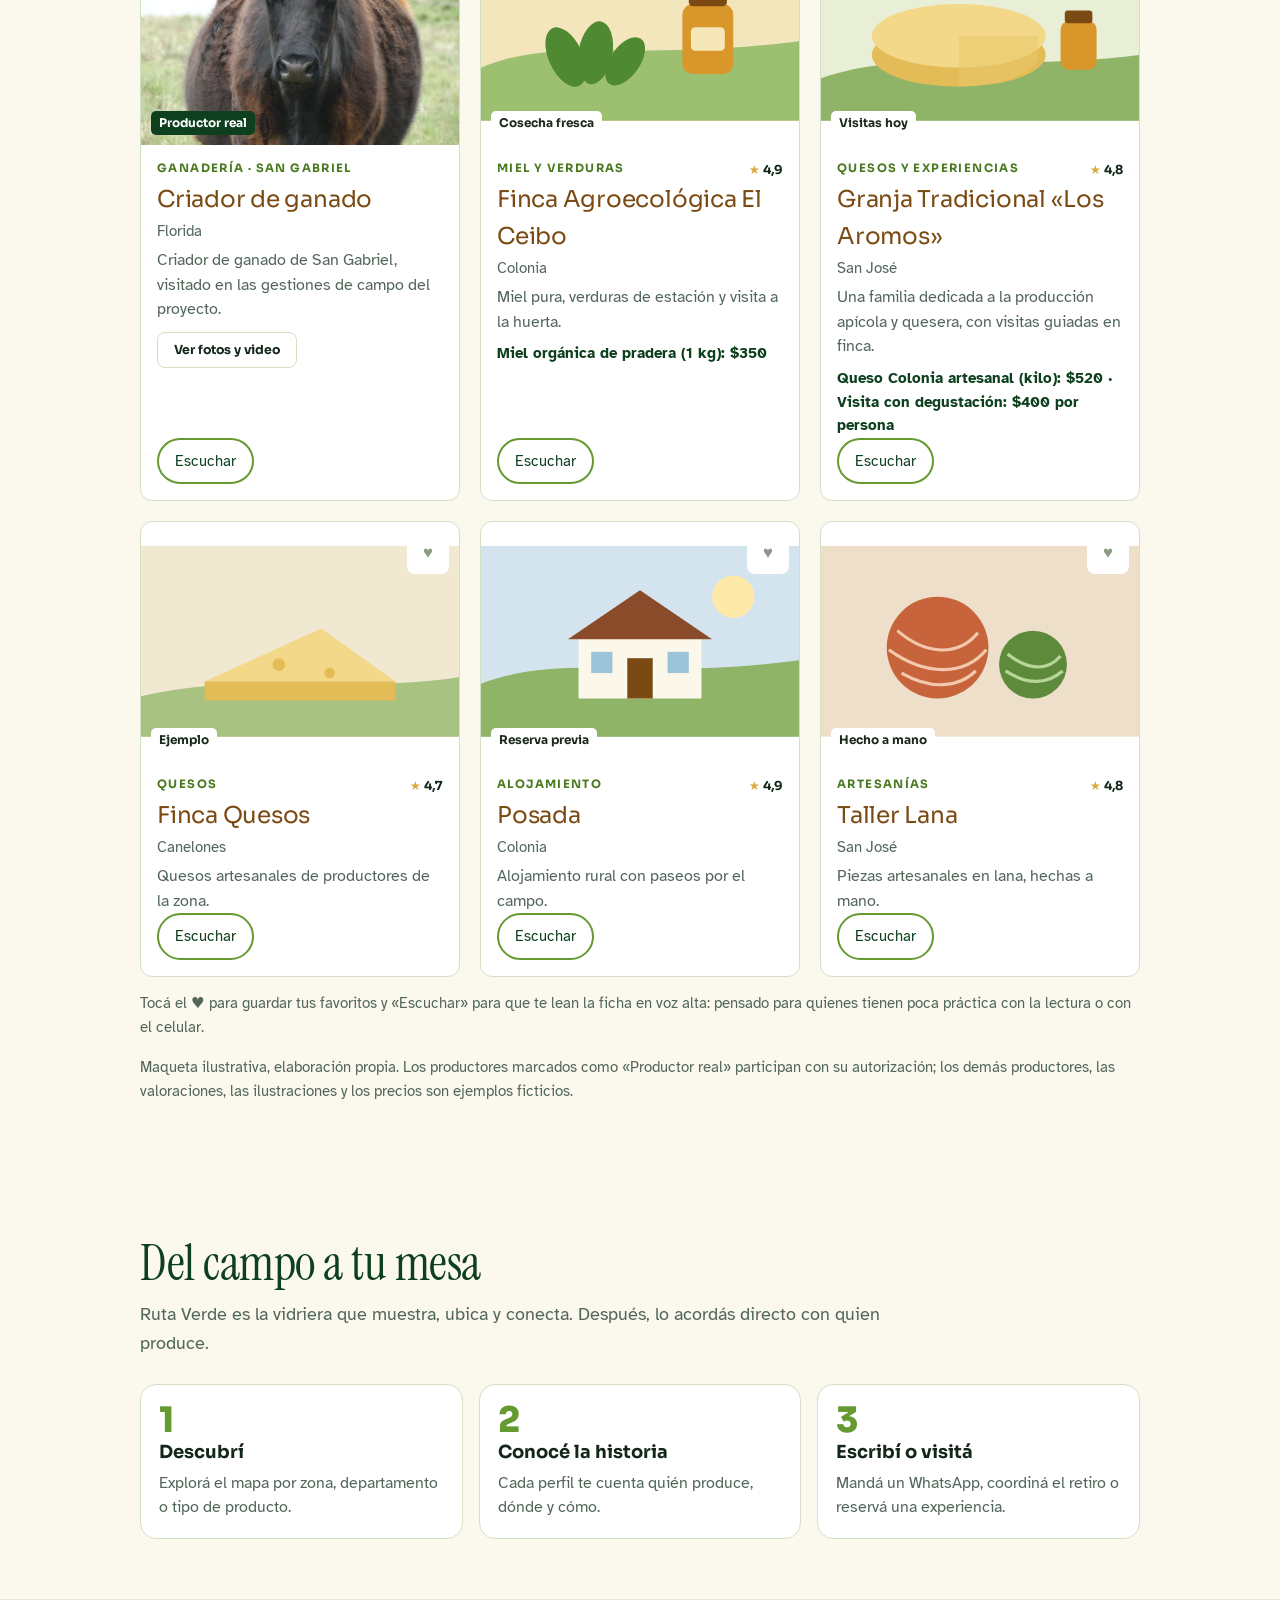
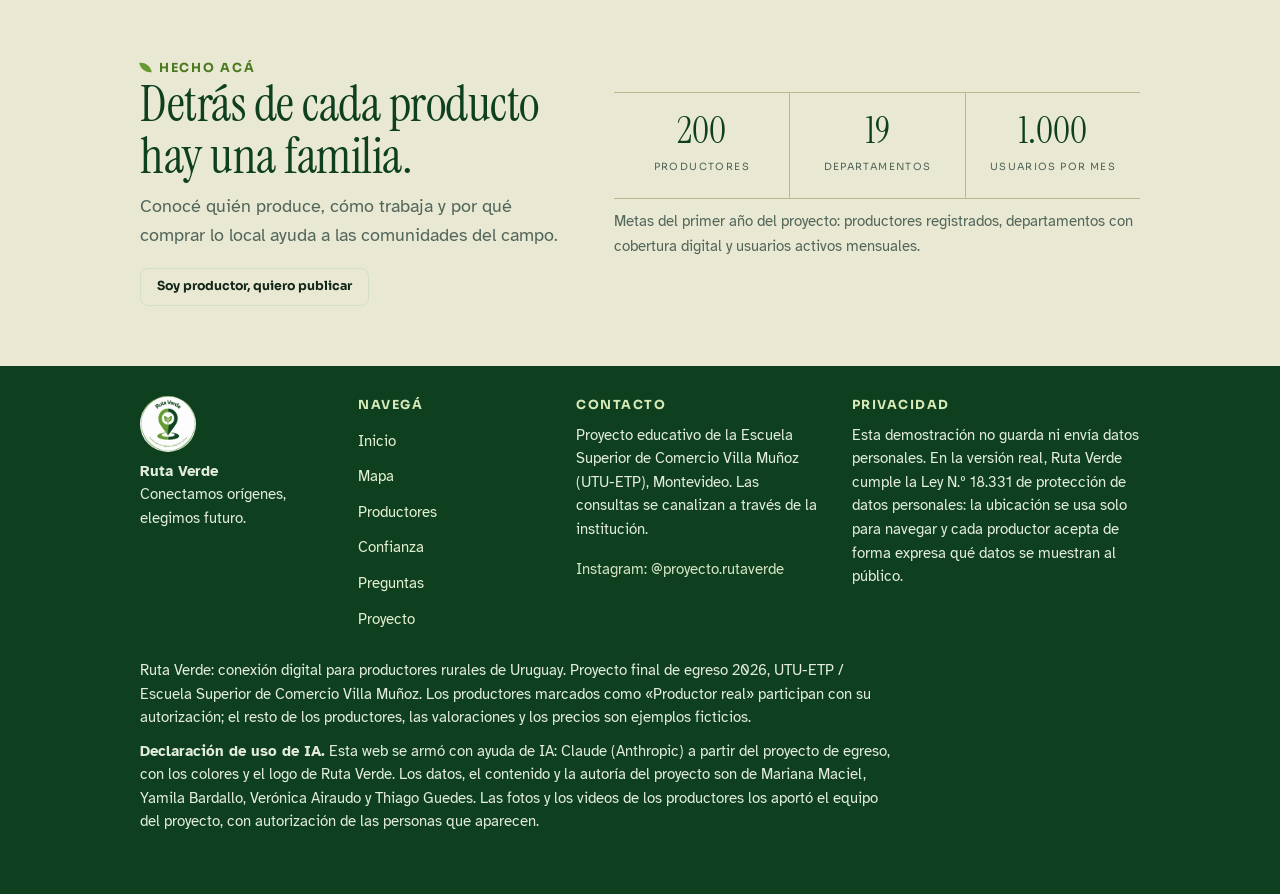
==== commit d9ff77e6: "Add files via upload" ====
--- a/index.html
+++ b/index.html
@@ -34,7 +34,7 @@
   <button class="burger" type="button" aria-expanded="false" aria-controls="menu"><svg width="18" height="18" viewBox="0 0 24 24" fill="none" stroke="currentColor" stroke-width="2.4" stroke-linecap="round" aria-hidden="true"><path d="M4 7h16M4 12h16M4 17h16"/></svg>Menú</button>
 </div></header>
 <section class="hero2" id="inicio"><div class="box">
-  <svg class="bgart" viewBox="0 0 1200 420" preserveAspectRatio="xMidYMid slice" aria-hidden="true"><defs><linearGradient id="sk" x1="0" y1="0" x2="0" y2="1"><stop offset="0" stop-color="#9CC4D8"/><stop offset="1" stop-color="#F3E3B8"/></linearGradient><clipPath id="lc"><circle cx="790" cy="303" r="48"/></clipPath></defs><rect width="1200" height="420" fill="url(#sk)"/><circle class="sun" cx="980" cy="100" r="46" fill="#FFE9A8"/><path d="M0 250 C160 190 300 220 460 200 S760 150 960 205 1120 190 1200 175 V420 H0Z" fill="#7FA45A"/><path d="M0 300 C200 250 380 290 560 262 S900 240 1200 270 V420 H0Z" fill="#5E8A3B"/><rect x="467" y="242" width="7" height="34" fill="#4A3A2E"/><g fill="#2F5A22"><circle cx="470" cy="236" r="22"/><circle cx="455" cy="245" r="17"/><circle cx="485" cy="245" r="17"/></g><g fill="#3E7A2C" opacity=".7"><circle cx="464" cy="230" r="11"/></g><g fill="#C8372D"><circle cx="460" cy="235" r="3"/><circle cx="477" cy="227" r="3"/><circle cx="486" cy="241" r="3"/><circle cx="451" cy="245" r="3"/><circle cx="471" cy="241" r="3"/><circle cx="480" cy="217" r="3"/><circle cx="466" cy="220" r="3"/><circle cx="489" cy="230" r="3"/></g><rect x="557" y="234" width="7" height="32" fill="#4A3A2E"/><g fill="#2F5A22"><circle cx="560" cy="229" r="21"/><circle cx="546" cy="236" r="16"/><circle cx="574" cy="236" r="16"/></g><g fill="#3E7A2C" opacity=".7"><circle cx="555" cy="223" r="10"/></g><g fill="#C8372D"><circle cx="551" cy="227" r="3"/><circle cx="567" cy="220" r="3"/><circle cx="575" cy="233" r="3"/><circle cx="542" cy="236" r="3"/><circle cx="561" cy="233" r="3"/><circle cx="569" cy="211" r="3"/><circle cx="556" cy="213" r="3"/><circle cx="578" cy="223" r="3"/></g><path d="M0 360 C240 320 480 350 720 335 S1020 320 1200 345 V420 H0Z" fill="#3F6B2A"/><g transform="translate(920 190)"><rect x="0" y="40" width="150" height="70" fill="#F8F5EA"/><path d="M-10 42 L75 -4 L160 42Z" fill="#4A3A2E"/><rect x="62" y="68" width="26" height="42" fill="#7A4A12"/><rect x="18" y="62" width="22" height="22" fill="#9CC4D8"/><rect x="108" y="62" width="22" height="22" fill="#9CC4D8"/></g><rect x="1130" y="238" width="11" height="52" fill="#4A3A2E"/><g fill="#2F5A22"><circle cx="1135" cy="229" r="34"/><circle cx="1112" cy="242" r="26"/><circle cx="1158" cy="242" r="26"/></g><g fill="#3E7A2C" opacity=".7"><circle cx="1126" cy="220" r="17"/></g><g fill="#F2A33A"><circle cx="1119" cy="227" r="5"/><circle cx="1146" cy="215" r="5"/><circle cx="1160" cy="236" r="5"/><circle cx="1106" cy="242" r="5"/><circle cx="1137" cy="236" r="5"/><circle cx="1151" cy="199" r="5"/><circle cx="1129" cy="204" r="5"/><circle cx="1164" cy="220" r="5"/></g><g stroke="#6B5A44" stroke-width="3"><path d="M0 330 H1200"/><path d="M60 316 V344 M180 316 V344 M300 316 V344 M420 316 V344 M540 316 V344 M660 316 V344 M780 316 V344 M900 316 V344 M1020 316 V344 M1140 316 V344"/></g><g class="signlogo"><ellipse cx="790" cy="400" rx="130" ry="11" fill="#1E3A12" opacity=".35"/><rect x="700" y="340" width="14" height="62" fill="#5B4636"/><rect x="866" y="340" width="14" height="62" fill="#5B4636"/><rect x="680" y="238" width="220" height="130" rx="6" fill="#A8733F" stroke="#5B4636" stroke-width="5"/><path d="M683 281 H897 M683 324 H897" stroke="#7E5229" stroke-width="3"/><path d="M700 250 L760 250 M820 296 L888 296 M712 340 L770 340" stroke="#BC8A52" stroke-width="2" opacity=".7"/><g fill="#3E2B1C"><circle cx="693" cy="251" r="3.5"/><circle cx="887" cy="251" r="3.5"/><circle cx="693" cy="355" r="3.5"/><circle cx="887" cy="355" r="3.5"/></g><g transform="rotate(-3 790 303)"><circle cx="790" cy="303" r="54" fill="#fff" stroke="#5B4636" stroke-width="3"/><image href="assets/logo.png" x="742" y="255" width="96" height="96" preserveAspectRatio="xMidYMid slice" clip-path="url(#lc)"/></g></g></svg>
+  <img class="bgart" src="assets/img/portada.jpg" alt="" width="1200" height="1600" fetchpriority="high">
   <div class="shade"></div>
   <div class="in">
     <div class="tg">Conectamos orígenes, elegimos futuro</div>
@@ -56,7 +56,7 @@
   </div>
   <div class="cards" id="list">
 <article class="card prod pc" data-c="real alimentos" data-id="campovivo"><div class="aw"><img class="art" src="assets/img/campo-vivo-logo.jpg" alt="Logo de Campo Vivo" loading="lazy" width="500" height="300" style="object-fit:contain;background:#fff"><span class="badge real">Productor real</span><button class="heart" type="button" aria-pressed="false" aria-label="Guardar Campo Vivo">♥</button></div><div class="bd"><span class="tag">Productores hortícolas</span><h3>Campo Vivo</h3><div class="m">Montevideo</div><p>Productores hortícolas en Rincón del Cerro, sobre el Camino Pajas Blancas.</p><div class="mini"><a class="btn sm" href="https://www.instagram.com/campovivo_71/" target="_blank" rel="noopener" aria-label="Instagram de Campo Vivo (se abre en otra pestaña)">Instagram</a><a class="btn sm" href="https://wa.me/59891456068?text=Hola%2C%20te%20encontr%C3%A9%20en%20Ruta%20Verde." target="_blank" rel="noopener" aria-label="WhatsApp de Campo Vivo (se abre en otra pestaña)">WhatsApp</a></div><button class="speak" type="button" aria-pressed="false">Escuchar</button></div></article>
-<article class="card prod pc" data-c="real alimentos" data-id="chepastor"><div class="aw"><img class="art" src="assets/img/che-pastor-logo.jpg" alt="Logo de Che Pastor, huerta agroecológica" loading="lazy" width="500" height="300" style="object-fit:contain;background:#F2EEEB"><span class="badge real">Productor real</span><button class="heart" type="button" aria-pressed="false" aria-label="Guardar Che Pastor">♥</button></div><div class="bd"><span class="tag">Granja familiar</span><h3>Che Pastor</h3><div class="m">Canelones</div><p>Granja familiar en tiempos libres, en Los Cerrillos. Produce huevos y verduras de estación.</p><div class="mini"><a class="btn sm" href="https://www.instagram.com/chepartor.uy/" target="_blank" rel="noopener" aria-label="Instagram de Che Pastor (se abre en otra pestaña)">Instagram</a></div><button class="speak" type="button" aria-pressed="false">Escuchar</button></div></article>
+<article class="card prod pc" data-c="real alimentos" data-id="chepastor"><div class="aw"><img class="art" src="assets/img/che-pastor-logo.jpg" alt="Logo de Che Pastor, huerta agroecológica" loading="lazy" width="500" height="300" style="object-fit:contain;background:#F2EEEB"><span class="badge real">Productor real</span><button class="heart" type="button" aria-pressed="false" aria-label="Guardar Che Pastor">♥</button></div><div class="bd"><span class="tag">Granja familiar</span><h3>Che Pastor</h3><div class="m">Canelones</div><p>Granja familiar en tiempos libres, en Los Cerrillos. Produce huevos y verduras de estación.</p><div class="mini"><a class="btn sm" href="https://www.instagram.com/chepastor.uy/" target="_blank" rel="noopener" aria-label="Instagram de Che Pastor (se abre en otra pestaña)">Instagram</a></div><button class="speak" type="button" aria-pressed="false">Escuchar</button></div></article>
 <article class="card prod pc" data-c="real plantas" data-id="suculentas"><div class="aw"><img class="art" src="assets/img/suculentas-adriana-plantines.jpg" alt="Plantines de suculentas de Suculentas Adriana" loading="lazy" width="500" height="300"><span class="badge real">Productor real</span><button class="heart" type="button" aria-pressed="false" aria-label="Guardar Suculentas Adriana">♥</button></div><div class="bd"><span class="tag">Suculentas</span><h3>Suculentas Adriana</h3><div class="m">Canelones</div><p>Suculentas pequeñas muy resistentes para tu maceta. De Rincón de Pando.</p><div class="mini"><a class="btn sm" href="https://www.instagram.com/adriana.falero.146/" target="_blank" rel="noopener" aria-label="Instagram de Suculentas Adriana (se abre en otra pestaña)">Instagram</a><a class="btn sm" href="https://wa.me/59899061190?text=Hola%2C%20te%20encontr%C3%A9%20en%20Ruta%20Verde." target="_blank" rel="noopener" aria-label="WhatsApp de Suculentas Adriana (se abre en otra pestaña)">WhatsApp</a></div><button class="speak" type="button" aria-pressed="false">Escuchar</button></div></article>
 <article class="card prod pc" data-c="real alimentos" data-id="criador"><div class="aw"><img class="art" src="assets/img/campo-vivo-vaca.jpg" alt="Vaca en el campo de un criador de ganado de San Gabriel, Florida" loading="lazy" width="500" height="300"><span class="badge real">Productor real</span><button class="heart" type="button" aria-pressed="false" aria-label="Guardar Criador de ganado">♥</button></div><div class="bd"><span class="tag">Ganadería · San Gabriel</span><h3>Criador de ganado</h3><div class="m">Florida</div><p>Criador de ganado de San Gabriel, visitado en las gestiones de campo del proyecto.</p><div class="mini"></div><button class="speak" type="button" aria-pressed="false">Escuchar</button></div></article>
 <article class="card prod pc" data-c="alimentos" data-id="ceibo"><div class="aw"><svg class="art" viewBox="0 0 300 180" aria-hidden="true"><rect width="300" height="180" fill="#F3E6BD"/><path d="M0 130 C70 100 140 125 300 105 V180 H0Z" fill="#9DBF70"/><rect x="190" y="70" width="48" height="66" rx="10" fill="#D9962B"/><rect x="196" y="58" width="36" height="14" rx="4" fill="#7A4A12"/><rect x="198" y="92" width="32" height="22" rx="4" fill="#F6E7B8"/><g fill="#4F8A32"><ellipse cx="80" cy="120" rx="16" ry="30" transform="rotate(-25 80 120)"/><ellipse cx="108" cy="116" rx="16" ry="30" transform="rotate(10 108 116)"/><ellipse cx="136" cy="124" rx="14" ry="26" transform="rotate(35 136 124)"/></g></svg><span class="badge">Cosecha fresca</span><button class="heart" type="button" aria-pressed="false" aria-label="Guardar Finca Agroecológica El Ceibo">♥</button></div><div class="bd"><span class="rt"><i>★</i> 4,9</span><span class="tag">Miel y verduras</span><h3>Finca Agroecológica El Ceibo</h3><div class="m">Colonia</div><p>Miel pura, verduras de estación y visita a la huerta.</p><div class="pr">Miel orgánica de pradera (1 kg): $350</div><button class="speak" type="button" aria-pressed="false">Escuchar</button></div></article>
--- a/assets/style.css
+++ b/assets/style.css
@@ -435,3 +435,8 @@
 #explorar .pc .art,#guardados .pc .art{aspect-ratio:4/3}
 .galdlg .gg{grid-template-columns:repeat(auto-fit,minmax(min(100%,300px),1fr));gap:16px}
 .galdlg figure img{aspect-ratio:3/2}
+
+/* portada con foto */
+.hero2 .box{min-height:660px}
+.hero2 img.bgart{position:absolute;inset:0;width:100%;height:100%;object-fit:cover;object-position:50% 40%}
+@media (max-width:760px){.hero2 .box{min-height:0}.hero2 img.bgart{position:static;order:2;display:block;width:100%;height:360px;object-position:50% 50%}}
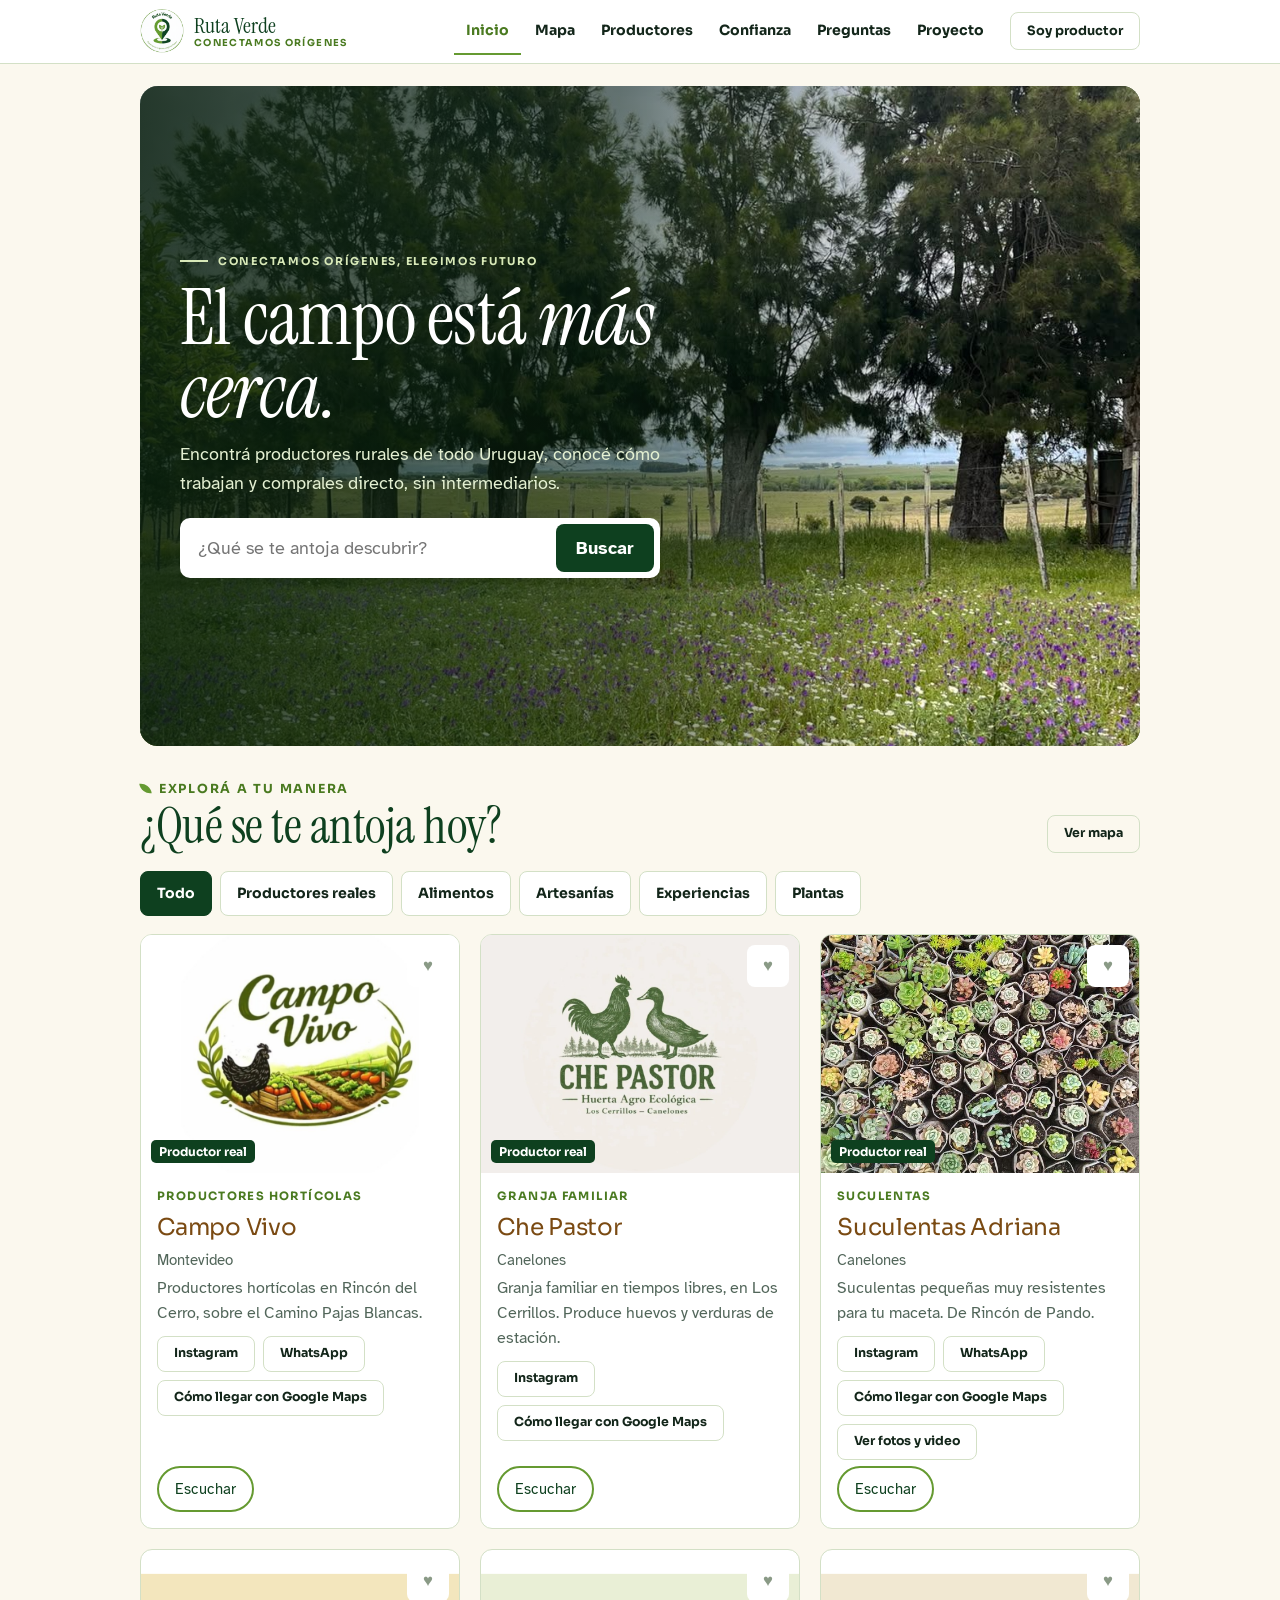
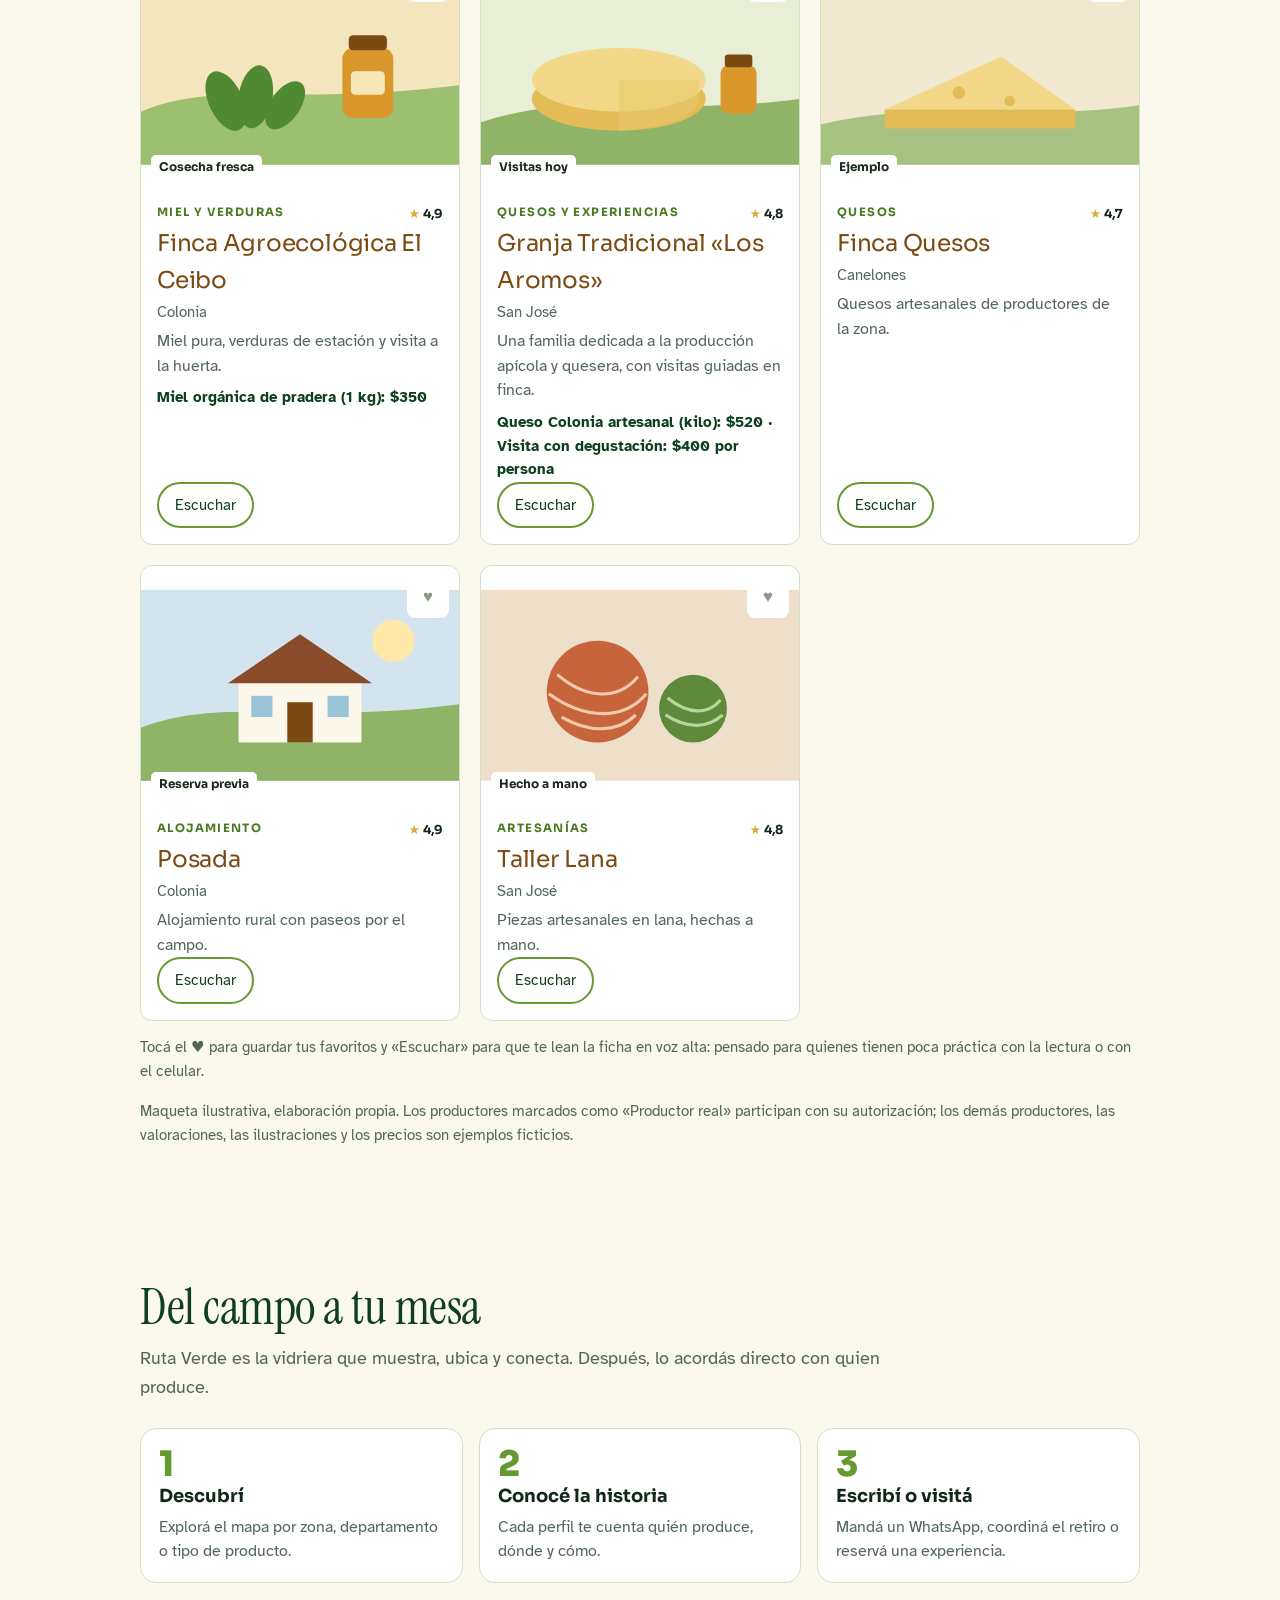
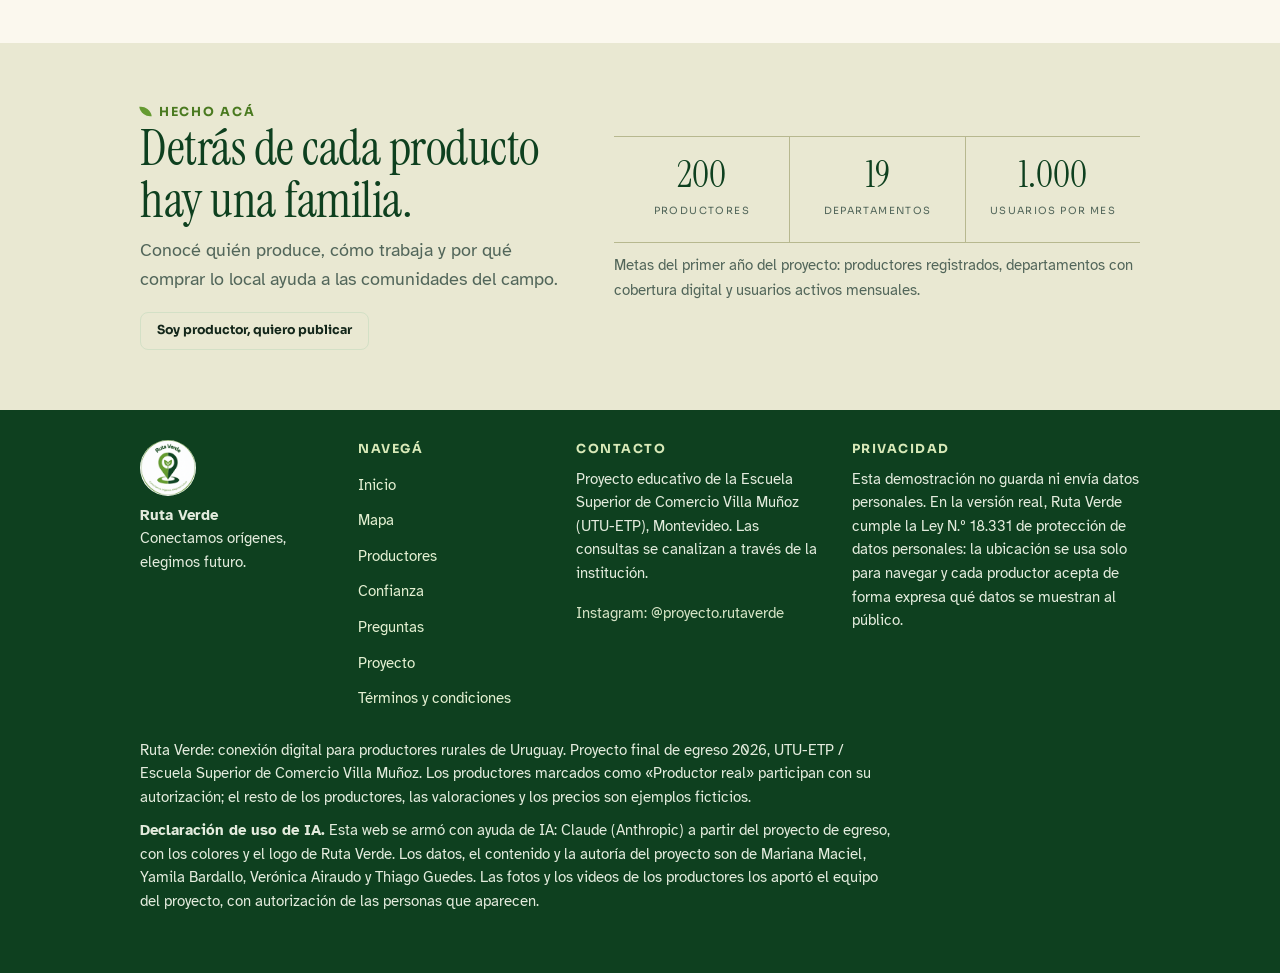
==== commit d7ca27a3: "Add files via upload" ====
--- a/index.html
+++ b/index.html
@@ -58,7 +58,6 @@
 <article class="card prod pc" data-c="real alimentos" data-id="campovivo"><div class="aw"><img class="art" src="assets/img/campo-vivo-logo.jpg" alt="Logo de Campo Vivo" loading="lazy" width="500" height="300" style="object-fit:contain;background:#fff"><span class="badge real">Productor real</span><button class="heart" type="button" aria-pressed="false" aria-label="Guardar Campo Vivo">♥</button></div><div class="bd"><span class="tag">Productores hortícolas</span><h3>Campo Vivo</h3><div class="m">Montevideo</div><p>Productores hortícolas en Rincón del Cerro, sobre el Camino Pajas Blancas.</p><div class="mini"><a class="btn sm" href="https://www.instagram.com/campovivo_71/" target="_blank" rel="noopener" aria-label="Instagram de Campo Vivo (se abre en otra pestaña)">Instagram</a><a class="btn sm" href="https://wa.me/59891456068?text=Hola%2C%20te%20encontr%C3%A9%20en%20Ruta%20Verde." target="_blank" rel="noopener" aria-label="WhatsApp de Campo Vivo (se abre en otra pestaña)">WhatsApp</a></div><button class="speak" type="button" aria-pressed="false">Escuchar</button></div></article>
 <article class="card prod pc" data-c="real alimentos" data-id="chepastor"><div class="aw"><img class="art" src="assets/img/che-pastor-logo.jpg" alt="Logo de Che Pastor, huerta agroecológica" loading="lazy" width="500" height="300" style="object-fit:contain;background:#F2EEEB"><span class="badge real">Productor real</span><button class="heart" type="button" aria-pressed="false" aria-label="Guardar Che Pastor">♥</button></div><div class="bd"><span class="tag">Granja familiar</span><h3>Che Pastor</h3><div class="m">Canelones</div><p>Granja familiar en tiempos libres, en Los Cerrillos. Produce huevos y verduras de estación.</p><div class="mini"><a class="btn sm" href="https://www.instagram.com/chepastor.uy/" target="_blank" rel="noopener" aria-label="Instagram de Che Pastor (se abre en otra pestaña)">Instagram</a></div><button class="speak" type="button" aria-pressed="false">Escuchar</button></div></article>
 <article class="card prod pc" data-c="real plantas" data-id="suculentas"><div class="aw"><img class="art" src="assets/img/suculentas-adriana-plantines.jpg" alt="Plantines de suculentas de Suculentas Adriana" loading="lazy" width="500" height="300"><span class="badge real">Productor real</span><button class="heart" type="button" aria-pressed="false" aria-label="Guardar Suculentas Adriana">♥</button></div><div class="bd"><span class="tag">Suculentas</span><h3>Suculentas Adriana</h3><div class="m">Canelones</div><p>Suculentas pequeñas muy resistentes para tu maceta. De Rincón de Pando.</p><div class="mini"><a class="btn sm" href="https://www.instagram.com/adriana.falero.146/" target="_blank" rel="noopener" aria-label="Instagram de Suculentas Adriana (se abre en otra pestaña)">Instagram</a><a class="btn sm" href="https://wa.me/59899061190?text=Hola%2C%20te%20encontr%C3%A9%20en%20Ruta%20Verde." target="_blank" rel="noopener" aria-label="WhatsApp de Suculentas Adriana (se abre en otra pestaña)">WhatsApp</a></div><button class="speak" type="button" aria-pressed="false">Escuchar</button></div></article>
-<article class="card prod pc" data-c="real alimentos" data-id="criador"><div class="aw"><img class="art" src="assets/img/campo-vivo-vaca.jpg" alt="Vaca en el campo de un criador de ganado de San Gabriel, Florida" loading="lazy" width="500" height="300"><span class="badge real">Productor real</span><button class="heart" type="button" aria-pressed="false" aria-label="Guardar Criador de ganado">♥</button></div><div class="bd"><span class="tag">Ganadería · San Gabriel</span><h3>Criador de ganado</h3><div class="m">Florida</div><p>Criador de ganado de San Gabriel, visitado en las gestiones de campo del proyecto.</p><div class="mini"></div><button class="speak" type="button" aria-pressed="false">Escuchar</button></div></article>
 <article class="card prod pc" data-c="alimentos" data-id="ceibo"><div class="aw"><svg class="art" viewBox="0 0 300 180" aria-hidden="true"><rect width="300" height="180" fill="#F3E6BD"/><path d="M0 130 C70 100 140 125 300 105 V180 H0Z" fill="#9DBF70"/><rect x="190" y="70" width="48" height="66" rx="10" fill="#D9962B"/><rect x="196" y="58" width="36" height="14" rx="4" fill="#7A4A12"/><rect x="198" y="92" width="32" height="22" rx="4" fill="#F6E7B8"/><g fill="#4F8A32"><ellipse cx="80" cy="120" rx="16" ry="30" transform="rotate(-25 80 120)"/><ellipse cx="108" cy="116" rx="16" ry="30" transform="rotate(10 108 116)"/><ellipse cx="136" cy="124" rx="14" ry="26" transform="rotate(35 136 124)"/></g></svg><span class="badge">Cosecha fresca</span><button class="heart" type="button" aria-pressed="false" aria-label="Guardar Finca Agroecológica El Ceibo">♥</button></div><div class="bd"><span class="rt"><i>★</i> 4,9</span><span class="tag">Miel y verduras</span><h3>Finca Agroecológica El Ceibo</h3><div class="m">Colonia</div><p>Miel pura, verduras de estación y visita a la huerta.</p><div class="pr">Miel orgánica de pradera (1 kg): $350</div><button class="speak" type="button" aria-pressed="false">Escuchar</button></div></article>
 <article class="card prod pc" data-c="alimentos experiencias" data-id="aromos"><div class="aw"><svg class="art" viewBox="0 0 300 180" aria-hidden="true"><rect width="300" height="180" fill="#E9EFD6"/><path d="M0 140 C90 110 170 135 300 118 V180 H0Z" fill="#8FB468"/><ellipse cx="130" cy="118" rx="82" ry="30" fill="#E3BC58"/><ellipse cx="130" cy="100" rx="82" ry="30" fill="#F2D888"/><path d="M130 100 L205 100 L205 118 A82 30 0 0 1 130 148Z" fill="#E9C96C" opacity=".55"/><rect x="226" y="86" width="34" height="46" rx="8" fill="#D9962B"/><rect x="230" y="76" width="26" height="12" rx="3" fill="#7A4A12"/></svg><span class="badge">Visitas hoy</span><button class="heart" type="button" aria-pressed="false" aria-label="Guardar Granja Tradicional «Los Aromos»">♥</button></div><div class="bd"><span class="rt"><i>★</i> 4,8</span><span class="tag">Quesos y experiencias</span><h3>Granja Tradicional «Los Aromos»</h3><div class="m">San José</div><p>Una familia dedicada a la producción apícola y quesera, con visitas guiadas en finca.</p><div class="pr">Queso Colonia artesanal (kilo): $520 · Visita con degustación: $400 por persona</div><button class="speak" type="button" aria-pressed="false">Escuchar</button></div></article>
 <article class="card prod pc" data-c="alimentos" data-id="quesos"><div class="aw"><svg class="art" viewBox="0 0 300 180" aria-hidden="true"><rect width="300" height="180" fill="#F1E8D2"/><path d="M0 142 C100 118 190 140 300 124 V180 H0Z" fill="#A8C281"/><path d="M60 128 L170 78 L240 128Z" fill="#F2D888"/><path d="M60 128 L240 128 L240 146 L60 146Z" fill="#E3BC58"/><circle cx="130" cy="112" r="6" fill="#E3BC58"/><circle cx="178" cy="120" r="5" fill="#E3BC58"/></svg><span class="badge">Ejemplo</span><button class="heart" type="button" aria-pressed="false" aria-label="Guardar Finca Quesos">♥</button></div><div class="bd"><span class="rt"><i>★</i> 4,7</span><span class="tag">Quesos</span><h3>Finca Quesos</h3><div class="m">Canelones</div><p>Quesos artesanales de productores de la zona.</p><button class="speak" type="button" aria-pressed="false">Escuchar</button></div></article>
@@ -86,7 +85,7 @@
 <footer id="contacto"><div class="wrap">
   <div class="fgrid">
     <div><span class="lg flogo" role="img" aria-label="Logo de Ruta Verde"></span><p><b>Ruta Verde</b><br>Conectamos orígenes, elegimos futuro.</p></div>
-    <div><h4>Navegá</h4><a href="./">Inicio</a><a href="mapa/">Mapa</a><a href="productores/">Productores</a><a href="confianza/">Confianza</a><a href="preguntas/">Preguntas</a><a href="proyecto/">Proyecto</a></div>
+    <div><h4>Navegá</h4><a href="./">Inicio</a><a href="mapa/">Mapa</a><a href="productores/">Productores</a><a href="confianza/">Confianza</a><a href="preguntas/">Preguntas</a><a href="proyecto/">Proyecto</a><a href="terminos/">Términos y condiciones</a></div>
     <div><h4>Contacto</h4><p>Proyecto educativo de la Escuela Superior de Comercio Villa Muñoz (UTU-ETP), Montevideo. Las consultas se canalizan a través de la institución.</p><p><a href="https://www.instagram.com/proyecto.rutaverde/" target="_blank" rel="noopener">Instagram: @proyecto.rutaverde</a></p></div>
     <div id="privacidad"><h4>Privacidad</h4><p>Esta demostración no guarda ni envía datos personales. En la versión real, Ruta Verde cumple la Ley N.º 18.331 de protección de datos personales: la ubicación se usa solo para navegar y cada productor acepta de forma expresa qué datos se muestran al público.</p></div>
   </div>
--- a/assets/style.css
+++ b/assets/style.css
@@ -440,3 +440,69 @@
 .hero2 .box{min-height:660px}
 .hero2 img.bgart{position:absolute;inset:0;width:100%;height:100%;object-fit:cover;object-position:50% 40%}
 @media (max-width:760px){.hero2 .box{min-height:0}.hero2 img.bgart{position:static;order:2;display:block;width:100%;height:360px;object-position:50% 50%}}
+
+/* ---- mapa geográfico (Montevideo y Canelones / Todo Uruguay) ---- */
+.gseg{display:flex;gap:4px;background:var(--surface);border:1px solid var(--line);border-radius:999px;padding:4px;margin:0 auto 12px;width:max-content;max-width:100%}
+.gseg button{font:inherit;font-weight:700;font-size:.85rem;border:0;border-radius:999px;padding:7px 14px;background:transparent;color:var(--muted);cursor:pointer}
+.gseg button[aria-pressed="true"]{background:#0E401F;color:#fff}
+.gmap{border-radius:12px;overflow:hidden;border:1px solid var(--line);background:#C9DDE3;max-width:520px;margin:0 auto}
+.gmap svg{display:block;width:100%;height:auto}
+.g-vec{fill:#EDEBE2}.g-agua{fill:#C9DDE3}.g-uy{fill:#E4EDD8;stroke:#B9CBA8;stroke-width:1.2}
+.g-rio{fill:none;stroke:#C9DDE3;stroke-width:3}.g-rio2{fill:none;stroke:#C9DDE3;stroke-width:5;stroke-linecap:round}
+.g-ruta{fill:none;stroke:#FBFCF8;stroke-width:4;stroke-linecap:round}.g-ruta-b{fill:none;stroke:#D3E0C6;stroke-width:6;stroke-linecap:round}
+.g-ciudad{fill:#D3E0C6;opacity:.9}.g-dot{fill:#6B7A70}
+.g-lugar{font-family:var(--body);font-size:11px;fill:#55635A}.g-lugar.sm{font-size:9.5px}
+.g-agua-t{font-family:var(--serif);font-style:italic;font-size:13px;fill:#55635A;opacity:.8}
+.g-pais{font-family:var(--body);font-size:11px;letter-spacing:.12em;text-transform:uppercase;fill:#8A9089}
+.g-caja{fill:none;stroke:#0E401F;stroke-dasharray:4 3;stroke-width:1.2}
+.gpin{cursor:pointer;outline:none}
+.gpin .lh,.gpin .lf{fill:#659A31}.gpin .rh,.gpin .lf2{fill:#0E401F}.gpin .ring{fill:#0E401F;opacity:.35}
+.gpin.ej .lh{fill:#B3D38A}.gpin.ej .rh{fill:#79A84A}.gpin.ej .lf{fill:#8DBA5A}.gpin.ej .lf2{fill:#5E9032}
+.gpin .halo{fill:#D9A93A;opacity:.35}
+.gpin:hover>g,.gpin:focus-visible>g{filter:drop-shadow(0 2px 3px rgba(0,0,0,.35))}
+.gpin:focus-visible .halo{opacity:.6}
+.gley{display:flex;gap:16px;flex-wrap:wrap;justify-content:center;margin-top:10px;font-size:.85rem;color:var(--muted)}
+.gdot{display:inline-block;width:12px;height:12px;border-radius:50%;vertical-align:-1px;margin-right:6px;background:linear-gradient(90deg,#659A31 50%,#0E401F 50%)}
+.gdot.ej{background:linear-gradient(90deg,#B3D38A 50%,#79A84A 50%)}
+@media (prefers-color-scheme:dark){:root:not([data-theme="light"]) .gmap{filter:brightness(.82) saturate(.9)}}
+@media (max-width:760px){
+  .mapa>div:last-child{order:-1}
+  #mapa .pop{position:static;box-shadow:none}
+  .gseg button{padding:7px 11px;font-size:.8rem}
+}
+/* ---- registro: planes y términos ---- */
+#regf h3{margin:18px 0 8px}#regf h3:first-child{margin-top:0}
+.planes{display:grid;grid-template-columns:repeat(auto-fit,minmax(200px,1fr));gap:12px}
+.plan{position:relative;display:block;border:2px solid var(--line);border-radius:16px;padding:16px 16px 12px;background:var(--surface);cursor:pointer}
+.plan input{position:absolute;top:16px;right:16px;width:20px;height:20px;accent-color:#0E401F}
+.plan:has(input:checked){border-color:#0E401F;background:var(--leaf-l)}
+.plan:has(input:focus-visible){outline:3px solid var(--leaf);outline-offset:2px}
+.plan .pn{display:block;font-family:var(--head);font-weight:800;color:var(--forest);font-size:1.05rem}
+.plan .pp{display:block;font-family:var(--head);font-weight:800;font-size:1.6rem;margin-top:4px}
+.plan .pu{display:block;color:var(--muted)}
+.plan ul{margin:10px 0 0;padding-left:18px;font-size:.92rem}
+.plan .rib{position:absolute;top:-11px;left:14px;background:#D9A93A;color:#1B2A1A;font-size:.75rem;font-weight:800;border-radius:999px;padding:3px 10px}
+.terms{max-height:240px;overflow:auto;border:1px solid var(--line);border-radius:12px;padding:4px 16px 10px;background:var(--surface);margin-bottom:10px;font-size:.93rem}
+.terms h4,.tpage h4{font-family:var(--head);color:var(--forest);margin:14px 0 4px}
+.terms p,.tpage p{margin:0 0 6px}
+#g-go:disabled{opacity:.45;cursor:not-allowed}
+#g-msg .res b:not(.big){color:#B3261E}
+/* ---- bienvenida y términos del mapa ---- */
+html.bv-open,html.bv-open body{overflow:hidden}
+.bienv{position:fixed;inset:0;z-index:100;background:rgba(10,24,14,.55);display:grid;place-items:center;padding:16px}
+.bienv[hidden]{display:none}
+.bienv-in{background:var(--bg);color:var(--ink);border-radius:24px;width:min(460px,100%);max-height:calc(100vh - 32px);overflow:auto;padding:24px;box-shadow:0 24px 60px rgba(0,0,0,.35)}
+.bienv-in h2{font-size:1.8rem;margin:18px 0 12px;outline:none}
+.bv-logo{background:var(--leaf-l);border-radius:20px;padding:22px 18px 16px;text-align:center}
+.bv-logo .lg{width:150px;height:150px;margin:0 auto 10px;background-color:#fff}
+.bv-logo p{margin:0;color:var(--forest);font-weight:700}
+.rol{display:flex;gap:14px;align-items:center;width:100%;text-align:left;font:inherit;color:inherit;text-decoration:none;background:var(--surface);border:1.5px solid var(--line);border-radius:18px;padding:14px 16px;margin-top:10px;cursor:pointer}
+.rol:hover,.rol:focus-visible{border-color:var(--forest)}
+.rol .ic{flex:none;width:52px;height:52px;border-radius:14px;background:var(--leaf-l);color:var(--forest);display:grid;place-items:center}
+.rol .ic svg{width:26px;height:26px}
+.rol b{display:block;font-family:var(--head);font-size:1.1rem;color:var(--forest)}
+.rol span span{color:var(--muted);font-size:.95rem}
+.bv-back{font:inherit;font-weight:700;color:var(--forest);background:none;border:0;padding:4px 0;cursor:pointer}
+#bv-2 h2{margin-top:6px}
+.bv-go{width:100%;background:#0E401F;color:#fff}
+.bv-go:disabled{opacity:.45;cursor:not-allowed}
